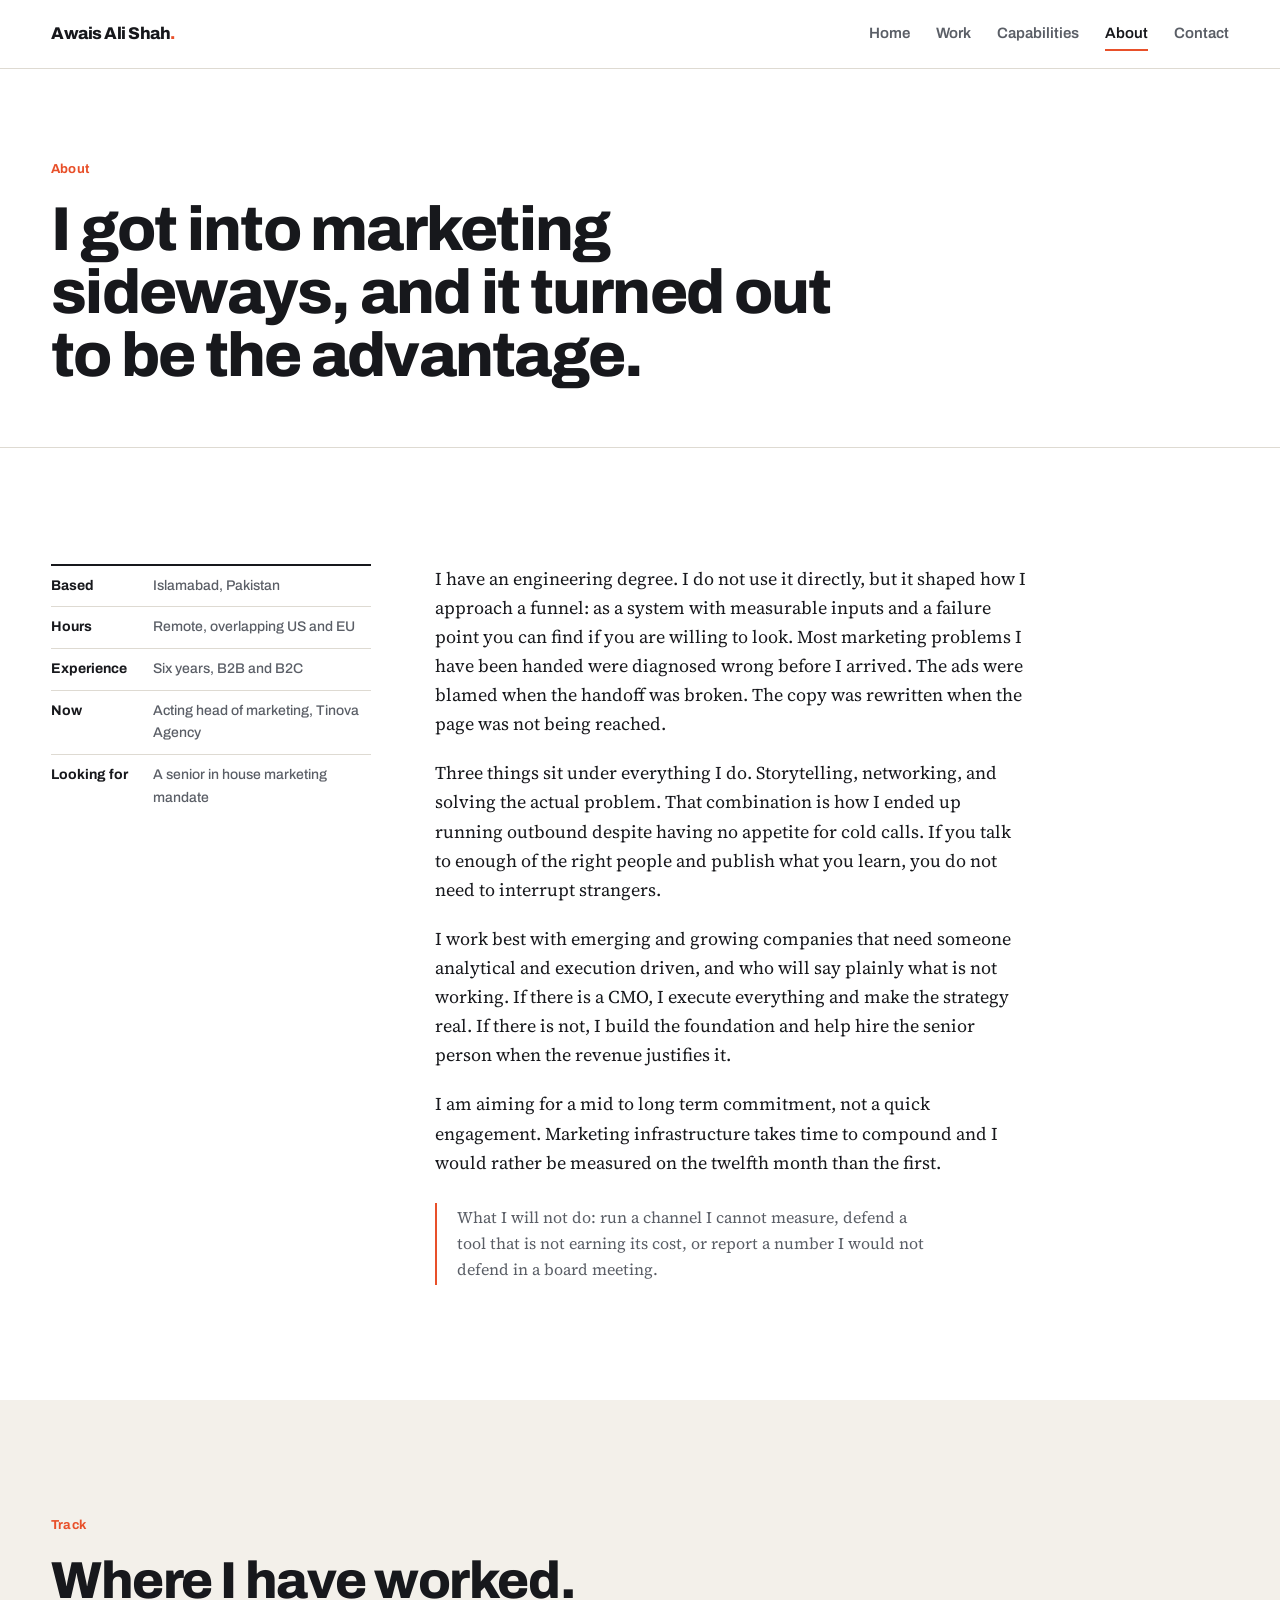
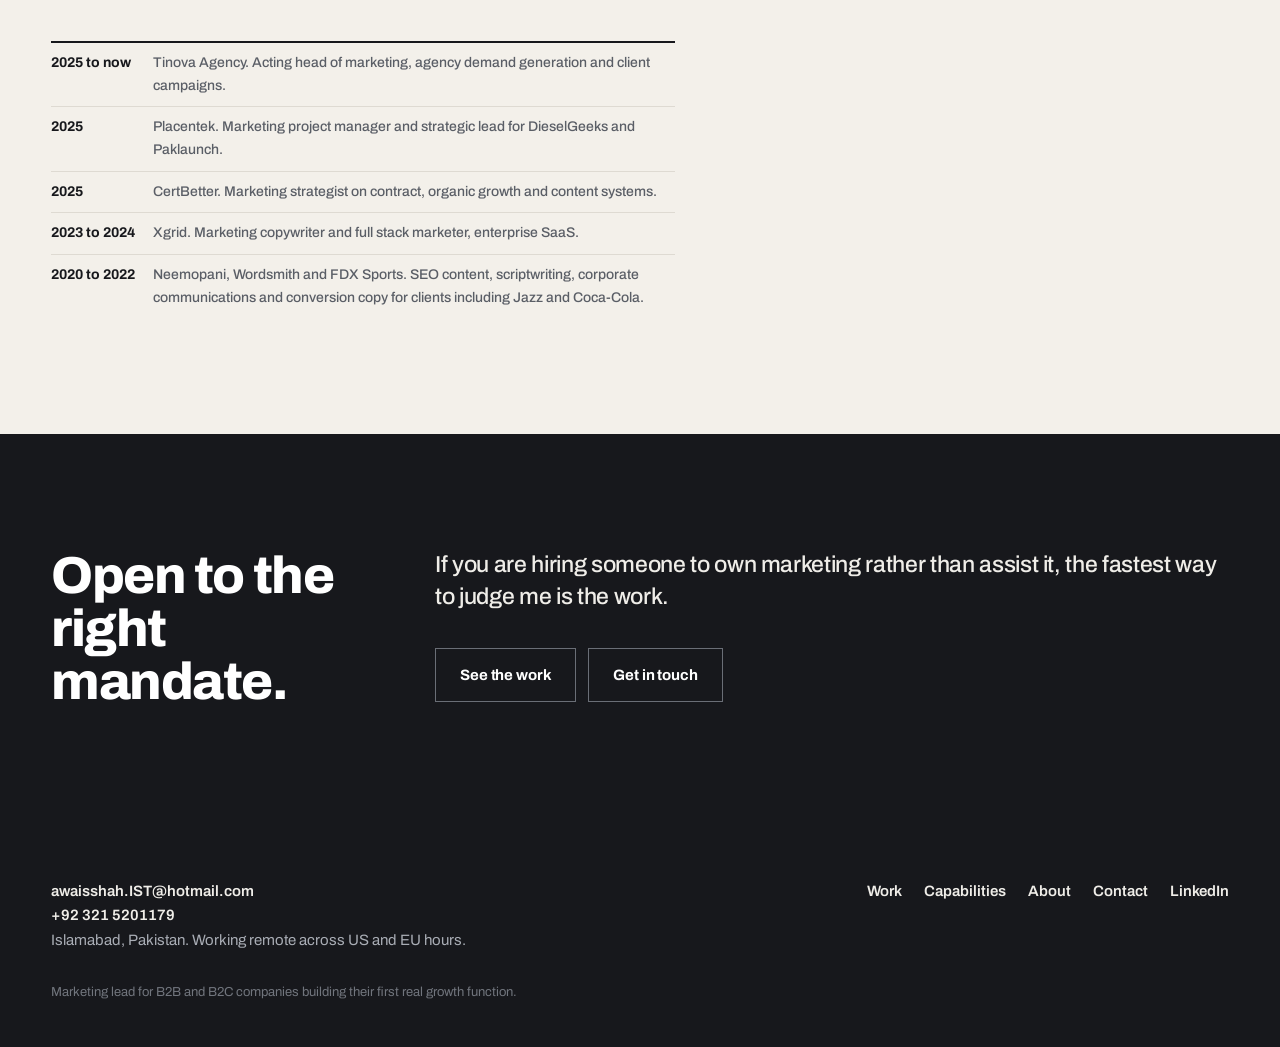
==== about.html @ 93a5b24e "Add portfolio site and deploy it to GitHub Pages The static site: five HTML pages, one stylesheet, t" ====
<!doctype html>
<html lang="en">
<head>
<meta charset="utf-8">
<meta name="viewport" content="width=device-width, initial-scale=1">
<title>About, Awais Ali Shah</title>
<meta name="description" content="Six years of B2B and B2C marketing. Engineering background, execution focus, and a preference for finding the real failure point.">
<meta property="og:title" content="About, Awais Ali Shah">
<meta property="og:description" content="Six years of B2B and B2C marketing. Engineering background, execution focus, and a preference for finding the real failure point.">
<meta property="og:type" content="website">
<link rel="preconnect" href="https://fonts.googleapis.com">
<link rel="preconnect" href="https://fonts.gstatic.com" crossorigin>
<link href="https://fonts.googleapis.com/css2?family=Archivo:wght@400;500;600;700;800&family=Source+Serif+4:opsz,wght@8..60,400;8..60,600&display=swap" rel="stylesheet">
<link rel="icon" href="assets/favicon.svg" type="image/svg+xml">
<link rel="stylesheet" href="assets/css/site.css">
</head>
<body>
<header class="nav">
  <div class="nav-in">
    <a class="brand" href="index.html">Awais Ali Shah<span>.</span></a>
    <nav class="nav-links" aria-label="Main">
      <a href="index.html">Home</a>
      <a href="work.html">Work</a>
      <a href="capabilities.html">Capabilities</a>
      <a href="about.html" aria-current="page">About</a>
      <a href="contact.html">Contact</a>
    </nav>
  </div>
</header>
<main>

<section class="hero shell">
  <p class="eyebrow">About</p>
  <h1>I got into marketing sideways, and it turned out to be the advantage.</h1>
</section>

<section class="sec">
  <div class="shell">
    <div class="two-side">
      <div>
        <ul class="study-meta" style="margin-top:0">
          <li style="border-top:2px solid var(--ink)"><b>Based</b><span>Islamabad, Pakistan</span></li>
          <li><b>Hours</b><span>Remote, overlapping US and EU</span></li>
          <li><b>Experience</b><span>Six years, B2B and B2C</span></li>
          <li><b>Now</b><span>Acting head of marketing, Tinova Agency</span></li>
          <li><b>Looking for</b><span>A senior in house marketing mandate</span></li>
        </ul>
      </div>
      <div class="prose">
        <p>I have an engineering degree. I do not use it directly, but it shaped how I approach a funnel: as a system with measurable inputs and a failure point you can find if you are willing to look. Most marketing problems I have been handed were diagnosed wrong before I arrived. The ads were blamed when the handoff was broken. The copy was rewritten when the page was not being reached.</p>

        <p>Three things sit under everything I do. Storytelling, networking, and solving the actual problem. That combination is how I ended up running outbound despite having no appetite for cold calls. If you talk to enough of the right people and publish what you learn, you do not need to interrupt strangers.</p>

        <p>I work best with emerging and growing companies that need someone analytical and execution driven, and who will say plainly what is not working. If there is a CMO, I execute everything and make the strategy real. If there is not, I build the foundation and help hire the senior person when the revenue justifies it.</p>

        <p>I am aiming for a mid to long term commitment, not a quick engagement. Marketing infrastructure takes time to compound and I would rather be measured on the twelfth month than the first.</p>

        <p class="note">What I will not do: run a channel I cannot measure, defend a tool that is not earning its cost, or report a number I would not defend in a board meeting.</p>
      </div>
    </div>
  </div>
</section>

<section class="sec sec-sand">
  <div class="shell">
    <p class="eyebrow">Track</p>
    <h2>Where I have worked.</h2>
    <ul class="study-meta" style="margin-top:34px;max-width:78ch">
      <li style="border-top:2px solid var(--ink)"><b>2025 to now</b><span>Tinova Agency. Acting head of marketing, agency demand generation and client campaigns.</span></li>
      <li><b>2025</b><span>Placentek. Marketing project manager and strategic lead for DieselGeeks and Paklaunch.</span></li>
      <li><b>2025</b><span>CertBetter. Marketing strategist on contract, organic growth and content systems.</span></li>
      <li><b>2023 to 2024</b><span>Xgrid. Marketing copywriter and full stack marketer, enterprise SaaS.</span></li>
      <li><b>2020 to 2022</b><span>Neemopani, Wordsmith and FDX Sports. SEO content, scriptwriting, corporate communications and conversion copy for clients including Jazz and Coca-Cola.</span></li>
    </ul>
  </div>
</section>

<section class="sec sec-ink">
  <div class="shell">
    <div class="two-side">
      <div><h2>Open to the right mandate.</h2></div>
      <div>
        <p class="lede">If you are hiring someone to own marketing rather than assist it, the fastest way to judge me is the work.</p>
        <div class="btn-row">
          <a class="btn btn-ghost" href="work.html">See the work</a>
          <a class="btn btn-ghost" href="contact.html">Get in touch</a>
        </div>
      </div>
    </div>
  </div>
</section>
</main>
<footer class="foot">
  <div class="shell">
    <div class="foot-in">
      <div>
        <a href="mailto:awaisshah.IST@hotmail.com">awaisshah.IST@hotmail.com</a><br>
        <a href="tel:+923215201179">+92 321 5201179</a><br>
        <span style="font-family:Archivo,sans-serif;font-size:15px">Islamabad, Pakistan. Working remote across US and EU hours.</span>
      </div>
      <nav class="foot-nav" aria-label="Footer">
        <a href="work.html">Work</a>
        <a href="capabilities.html">Capabilities</a>
        <a href="about.html">About</a>
        <a href="contact.html">Contact</a>
        <a href="https://www.linkedin.com/in/awaisalishah" rel="noopener">LinkedIn</a>
      </nav>
    </div>
    <p class="foot-note">Marketing lead for B2B and B2C companies building their first real growth function.</p>
  </div>
</footer>
<script src="assets/js/site.js"></script>
</body>
</html>
---- assets/css/site.css ----
/* Awais Ali Shah — portfolio
   Type: Archivo (structure) + Source Serif 4 (prose)
   Palette: charcoal ink, paper white, sand, one vermilion accent */

:root{
  --ink:#17181C;
  --ink-2:#5A5E66;
  --ink-3:#8B8F97;
  --paper:#FFFFFF;
  --sand:#F3F0EA;
  --accent:#E8502A;
  --accent-deep:#C33D19;
  --rule:#DEDAD2;
  --rule-dark:#33353B;
  --shell:min(1180px, 92vw);
  --step:clamp(72px, 9vw, 132px);
}

*,*::before,*::after{box-sizing:border-box}
html{-webkit-text-size-adjust:100%}
body{
  margin:0;
  background:var(--paper);
  color:var(--ink);
  font-family:"Source Serif 4",Georgia,serif;
  font-size:18px;
  line-height:1.62;
  font-optical-sizing:auto;
}
img{max-width:100%;display:block}
a{color:inherit}

h1,h2,h3,h4,.sans,.nav,.record,.btn,.eyebrow,.stat,.tag,.lede{
  font-family:"Archivo","Helvetica Neue",Arial,sans-serif;
}

h1,h2,h3{margin:0;letter-spacing:-0.028em;font-weight:800;line-height:1.02}
h1{font-size:clamp(38px,5vw,62px)}
h2{font-size:clamp(30px,4.2vw,52px)}
h3{font-size:clamp(21px,2.2vw,27px);line-height:1.16;letter-spacing:-0.02em}
h4{font-size:17px;font-weight:700;letter-spacing:-0.01em;margin:0}
p{margin:0 0 1.1em}
p:last-child{margin-bottom:0}

.shell{width:var(--shell);margin:0 auto}
.sec{padding:var(--step) 0;border-top:1px solid var(--rule)}
.sec-first{border-top:0}
.sec-sand{background:var(--sand);border-top:0}
.sec-ink{background:var(--ink);color:#EFEDE8;border-top:0}
.sec-ink h2,.sec-ink h3{color:#fff}

.eyebrow{
  font-size:13px;font-weight:700;letter-spacing:0.01em;
  color:var(--accent);margin:0 0 18px;
}
.sec-ink .eyebrow{color:#FF8A5C}

.lede{font-size:clamp(19px,2.1vw,23px);line-height:1.42;font-weight:500;letter-spacing:-0.015em;color:var(--ink)}
.sec-ink .lede{color:#EFEDE8}
.prose{max-width:66ch}
.muted{color:var(--ink-2)}
.sec-ink .muted{color:#A9ADB5}

/* ---------- nav ---------- */
.nav{
  position:sticky;top:0;z-index:50;
  background:rgba(255,255,255,.94);
  backdrop-filter:saturate(1.4) blur(8px);
  border-bottom:1px solid var(--rule);
}
.nav-in{
  width:var(--shell);margin:0 auto;
  display:flex;align-items:center;justify-content:space-between;
  height:68px;gap:24px;
}
.brand{
  font-weight:800;font-size:17px;letter-spacing:-0.03em;
  text-decoration:none;white-space:nowrap;
}
.brand span{color:var(--accent)}
.nav-links{display:flex;gap:26px;align-items:center;flex-wrap:wrap}
.nav-links a{
  font-size:15px;font-weight:600;text-decoration:none;color:var(--ink-2);
  padding:4px 0;border-bottom:2px solid transparent;
}
.nav-links a:hover{color:var(--ink)}
.nav-links a[aria-current="page"]{color:var(--ink);border-bottom-color:var(--accent)}

/* ---------- buttons ---------- */
.btn{
  display:inline-block;font-size:15px;font-weight:700;letter-spacing:-0.01em;
  padding:14px 24px;text-decoration:none;border:1.5px solid var(--ink);
  background:var(--ink);color:#fff;
}
.btn:hover{background:var(--accent);border-color:var(--accent)}
.btn-ghost{background:transparent;color:var(--ink)}
.btn-ghost:hover{background:var(--ink);color:#fff;border-color:var(--ink)}
.sec-ink .btn-ghost{color:#fff;border-color:#6A6E76}
.btn-row{display:flex;gap:12px;flex-wrap:wrap;margin-top:34px}

/* ---------- hero ---------- */
.hero{padding:clamp(56px,7vw,92px) 0 clamp(44px,5vw,60px)}
.hero h1{max-width:20ch}
.hero .lede{margin-top:26px;max-width:58ch}
.hero-split{display:grid;grid-template-columns:minmax(0,1.35fr) minmax(0,1fr);gap:clamp(30px,5vw,70px);align-items:end}
.hero-split h1{max-width:16ch}
.hero-split .lede{margin-top:0;max-width:44ch}
.hero-split .btn-row{margin-top:26px}
@media (max-width:900px){.hero-split{grid-template-columns:minmax(0,1fr);align-items:start}.hero-split h1{max-width:none}}

/* ledger of results */
.record{border-top:2px solid var(--ink);margin-top:clamp(46px,6vw,72px)}
.record-row{
  display:grid;grid-template-columns:150px 1fr auto;gap:20px;align-items:baseline;
  padding:20px 0;border-bottom:1px solid var(--rule);
}
.record-co{font-weight:700;font-size:15px;letter-spacing:-0.01em}
.record-what{font-size:15px;color:var(--ink-2);font-weight:500}
.record-num{
  font-size:clamp(22px,2.8vw,32px);font-weight:800;letter-spacing:-0.035em;
  text-align:right;font-variant-numeric:tabular-nums;
}
.record-num em{font-style:normal;color:var(--accent)}

/* ---------- work cards ---------- */
.cases{display:grid;gap:1px;background:var(--rule);border:1px solid var(--rule);margin-top:44px}
.case{
  background:var(--paper);padding:34px 32px;display:grid;
  grid-template-columns:1fr auto;gap:20px;align-items:start;text-decoration:none;
}
.case:hover{background:#FAF8F4}
.case-role{font-size:13px;font-weight:700;color:var(--accent);margin:0 0 10px;font-family:"Archivo",sans-serif}
.case p{font-size:16px;color:var(--ink-2);max-width:60ch;margin:12px 0 0}
.case-go{font-family:"Archivo",sans-serif;font-size:14px;font-weight:700;color:var(--ink-3);white-space:nowrap;padding-top:6px;border-bottom:2px solid var(--rule)}
.case:hover .case-go{border-bottom-color:var(--accent)}
.case:hover .case-go{color:var(--accent)}

/* ---------- generic grids ---------- */
.two{display:grid;grid-template-columns:minmax(0,1fr) minmax(0,1fr);gap:clamp(28px,4vw,58px)}
.two-side{display:grid;grid-template-columns:minmax(0,320px) minmax(0,1fr);gap:clamp(28px,5vw,72px);align-items:start}
.three{display:grid;grid-template-columns:repeat(3,minmax(0,1fr));gap:clamp(22px,3vw,38px)}
.stack>*+*{margin-top:16px}

/* ---------- capability blocks ---------- */
.cap{border-top:1px solid var(--rule);padding:30px 0;display:grid;grid-template-columns:minmax(0,300px) minmax(0,1fr);gap:clamp(20px,4vw,56px)}
.cap:first-of-type{border-top:2px solid var(--ink)}
.cap-list{margin:0;padding:0;list-style:none;font-size:16px}
.cap-list li{padding:7px 0 7px 20px;position:relative;color:var(--ink-2)}
.cap-list li::before{content:"";position:absolute;left:0;top:17px;width:8px;height:1.5px;background:var(--accent)}
.cap-proof{font-size:15px;margin-top:14px;padding-top:14px;border-top:1px solid var(--rule);color:var(--ink);font-weight:600;font-family:"Archivo",sans-serif;letter-spacing:-0.01em}

/* ---------- stats strip ---------- */
.stats{display:grid;grid-template-columns:repeat(4,minmax(0,1fr));gap:1px;background:var(--rule-dark);border:1px solid var(--rule-dark);margin-top:44px}
.stat{background:var(--ink);padding:26px 22px}
.stat b{display:block;font-size:clamp(26px,3.4vw,40px);font-weight:800;letter-spacing:-0.035em;color:#fff;line-height:1}
.stat span{display:block;margin-top:10px;font-size:14px;font-weight:500;color:#A9ADB5;line-height:1.35}

/* ---------- case study sections ---------- */
.study{padding:var(--step) 0;border-top:1px solid var(--rule)}
.study-head{display:grid;grid-template-columns:minmax(0,1fr) minmax(0,1fr);gap:clamp(28px,5vw,64px);align-items:start}
.study-head h2{max-width:15ch}
.study-meta{margin:22px 0 0;padding:0;list-style:none;font-family:"Archivo",sans-serif;font-size:14px}
.study-meta li{display:flex;gap:14px;padding:9px 0;border-top:1px solid var(--rule)}
.study-meta li b{min-width:88px;font-weight:700}
.study-meta li span{color:var(--ink-2);font-weight:500}

.shots{margin-top:clamp(36px,5vw,58px);display:grid;gap:clamp(22px,3vw,34px)}
.shots-2{grid-template-columns:repeat(2,minmax(0,1fr))}
.shots-3{grid-template-columns:repeat(3,minmax(0,1fr))}
.shot figure{margin:0}
.shot img{border:1px solid var(--rule);background:var(--sand)}
.shot figcaption{font-size:14px;color:var(--ink-2);margin-top:10px;line-height:1.45}

/* ---------- before / after slider ---------- */
.ba{margin-top:clamp(32px,4vw,50px)}
.ba-frame{
  position:relative;overflow:hidden;border:1px solid var(--rule);
  aspect-ratio:16/9;background:var(--sand);touch-action:pan-y;
}
.ba-frame img{position:absolute;inset:0;width:100%;height:100%;object-fit:cover;object-position:top center}
.ba-top{clip-path:inset(0 50% 0 0)}
.ba-handle{
  position:absolute;top:0;bottom:0;width:2px;background:var(--accent);left:50%;
  transform:translateX(-1px);pointer-events:none;
}
.ba-handle::after{
  content:"";position:absolute;top:50%;left:50%;width:44px;height:44px;
  margin:-22px 0 0 -22px;border-radius:50%;background:var(--accent);
  box-shadow:0 0 0 4px rgba(255,255,255,.85);
}
.ba-tag{
  position:absolute;top:14px;font-family:"Archivo",sans-serif;font-size:12px;font-weight:700;
  background:rgba(23,24,28,.86);color:#fff;padding:5px 10px;pointer-events:none;
}
.ba-tag-l{left:14px}
.ba-tag-r{right:14px}
.ba-range{width:100%;margin-top:14px;accent-color:var(--accent)}
.ba-hint{font-size:14px;color:var(--ink-2);margin-top:8px}

/* ---------- links list ---------- */
.links{margin:34px 0 0;padding:0;list-style:none;border-top:2px solid var(--ink)}
.links li{border-bottom:1px solid var(--rule)}
.links a{
  display:grid;grid-template-columns:minmax(0,1fr) auto;gap:18px;align-items:center;
  padding:17px 0;text-decoration:none;font-family:"Archivo",sans-serif;
  font-size:16px;font-weight:600;letter-spacing:-0.01em;
}
.links a:hover{color:var(--accent)}
.links small{font-family:"Archivo",sans-serif;font-size:13px;font-weight:500;color:var(--ink-3);white-space:nowrap}

/* ---------- contact ---------- */
.contact-list{margin:0;padding:0;list-style:none;border-top:2px solid var(--ink)}
.contact-list li{display:grid;grid-template-columns:130px minmax(0,1fr);gap:18px;padding:19px 0;border-bottom:1px solid var(--rule);align-items:baseline}
.contact-list b{font-family:"Archivo",sans-serif;font-size:14px;font-weight:700}
.contact-list a{font-family:"Archivo",sans-serif;font-weight:600;font-size:17px;letter-spacing:-0.015em;text-decoration:none;border-bottom:1.5px solid var(--accent)}
.contact-list a:hover{color:var(--accent)}
.contact-list span{font-family:"Archivo",sans-serif;font-weight:600;font-size:17px;letter-spacing:-0.015em}

/* ---------- footer ---------- */
.foot{background:var(--ink);color:#A9ADB5;padding:56px 0 44px;font-size:15px}
.foot-in{display:flex;justify-content:space-between;gap:28px;flex-wrap:wrap;align-items:flex-start}
.foot a{color:#EFEDE8;text-decoration:none;font-family:"Archivo",sans-serif;font-weight:600;font-size:15px}
.foot a:hover{color:var(--accent)}
.foot-nav{display:flex;gap:22px;flex-wrap:wrap}
.foot-note{font-family:"Archivo",sans-serif;font-size:13px;color:#71757D;margin-top:30px}

/* ---------- misc ---------- */
.note{
  border-left:2px solid var(--accent);padding:2px 0 2px 20px;
  font-size:16px;color:var(--ink-2);max-width:62ch;margin-top:26px;
}
.tag{
  display:inline-block;font-size:13px;font-weight:600;color:var(--ink-2);
  border:1px solid var(--rule);padding:5px 11px;margin:0 7px 7px 0;
}
.anchor{scroll-margin-top:84px}

:focus-visible{outline:2.5px solid var(--accent);outline-offset:3px}

@media (max-width:900px){
  .two,.three,.two-side,.study-head,.cap,.shots-2,.shots-3{grid-template-columns:minmax(0,1fr)}
  .stats{grid-template-columns:repeat(2,minmax(0,1fr))}
  .record-row{grid-template-columns:minmax(0,1fr) auto;gap:4px 14px}
  .record-what{grid-column:1 / -1;order:3;font-size:14px}
  .record-num{order:2;font-size:21px}
  .record-co{font-size:14px}
  .nav-in{height:auto;padding:14px 0;flex-direction:column;align-items:flex-start;gap:12px}
  .nav-links{gap:20px}
  .case{grid-template-columns:minmax(0,1fr)}
  .case-go{padding-top:0}
  body{font-size:17px}
}

@media (prefers-reduced-motion:reduce){
  *{animation-duration:.001ms !important;transition-duration:.001ms !important}
}
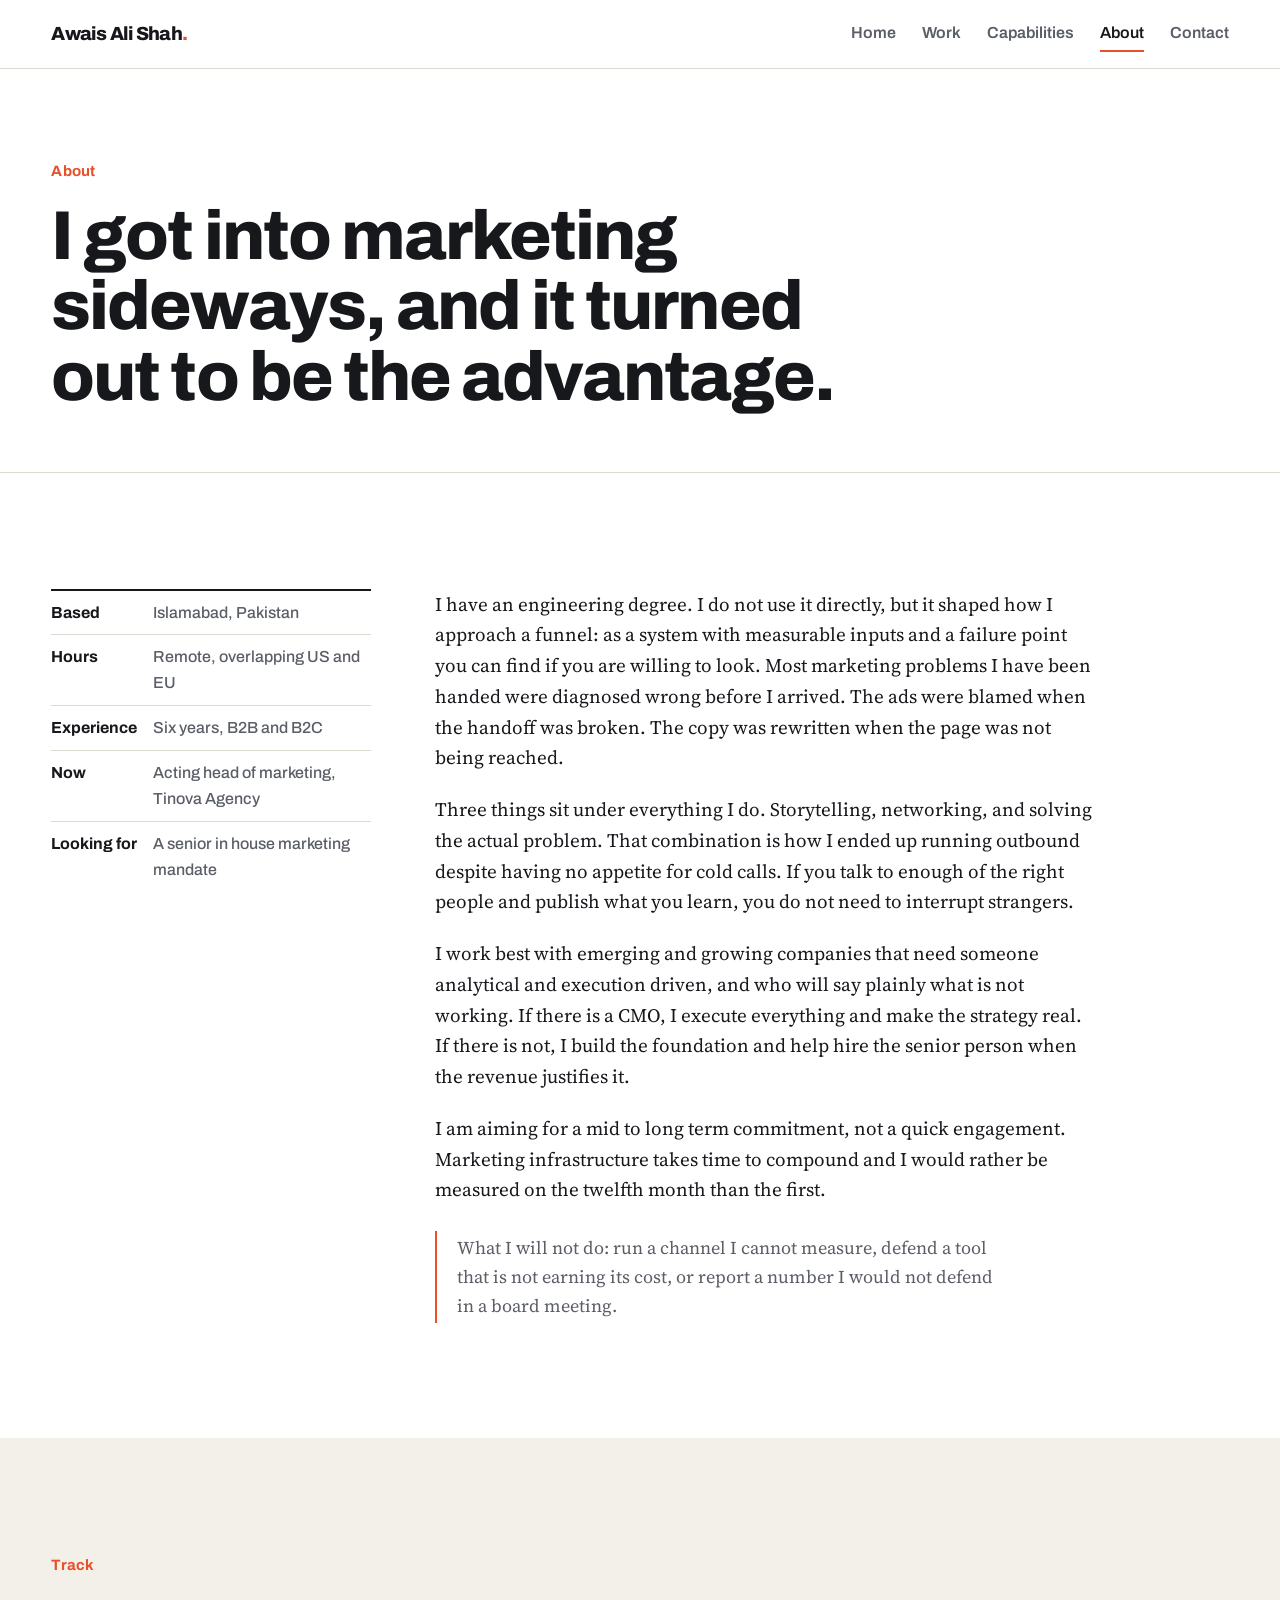
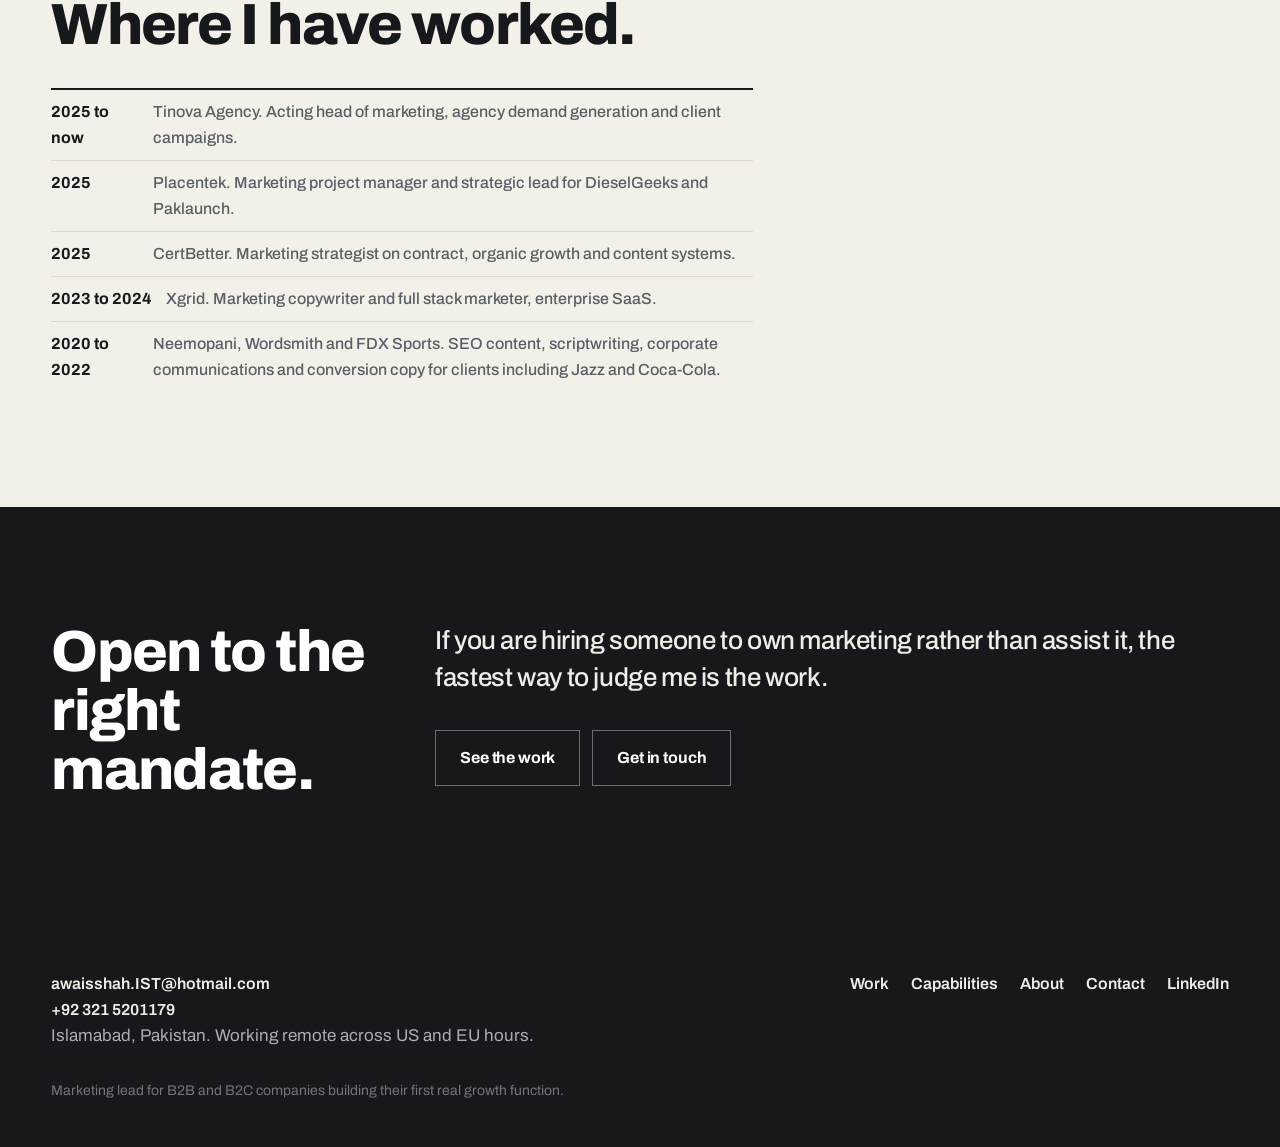
==== commit 225f21c4: "Raise the type scale, fix the LinkedIn URL, and rework the case studies Type was too small to read c" ====
--- a/about.html
+++ b/about.html
@@ -96,14 +96,14 @@
       <div>
         <a href="mailto:awaisshah.IST@hotmail.com">awaisshah.IST@hotmail.com</a><br>
         <a href="tel:+923215201179">+92 321 5201179</a><br>
-        <span style="font-family:Archivo,sans-serif;font-size:15px">Islamabad, Pakistan. Working remote across US and EU hours.</span>
+        <span style="font-family:Archivo,sans-serif;font-size:17px">Islamabad, Pakistan. Working remote across US and EU hours.</span>
       </div>
       <nav class="foot-nav" aria-label="Footer">
         <a href="work.html">Work</a>
         <a href="capabilities.html">Capabilities</a>
         <a href="about.html">About</a>
         <a href="contact.html">Contact</a>
-        <a href="https://www.linkedin.com/in/awaisalishah" rel="noopener">LinkedIn</a>
+        <a href="https://www.linkedin.com/in/awais-shah-6b01a9170/" rel="noopener">LinkedIn</a>
       </nav>
     </div>
     <p class="foot-note">Marketing lead for B2B and B2C companies building their first real growth function.</p>
--- a/assets/css/site.css
+++ b/assets/css/site.css
@@ -5,7 +5,7 @@
 :root{
   --ink:#17181C;
   --ink-2:#5A5E66;
-  --ink-3:#8B8F97;
+  --ink-3:#6E727A;
   --paper:#FFFFFF;
   --sand:#F3F0EA;
   --accent:#E8502A;
@@ -23,7 +23,7 @@
   background:var(--paper);
   color:var(--ink);
   font-family:"Source Serif 4",Georgia,serif;
-  font-size:18px;
+  font-size:19px;
   line-height:1.62;
   font-optical-sizing:auto;
 }
@@ -35,10 +35,10 @@
 }
 
 h1,h2,h3{margin:0;letter-spacing:-0.028em;font-weight:800;line-height:1.02}
-h1{font-size:clamp(38px,5vw,62px)}
-h2{font-size:clamp(30px,4.2vw,52px)}
-h3{font-size:clamp(21px,2.2vw,27px);line-height:1.16;letter-spacing:-0.02em}
-h4{font-size:17px;font-weight:700;letter-spacing:-0.01em;margin:0}
+h1{font-size:clamp(44px,5.4vw,70px)}
+h2{font-size:clamp(34px,4.6vw,58px)}
+h3{font-size:clamp(24px,2.5vw,31px);line-height:1.16;letter-spacing:-0.02em}
+h4{font-size:20px;font-weight:700;letter-spacing:-0.01em;margin:0}
 p{margin:0 0 1.1em}
 p:last-child{margin-bottom:0}
 
@@ -50,12 +50,12 @@
 .sec-ink h2,.sec-ink h3{color:#fff}
 
 .eyebrow{
-  font-size:13px;font-weight:700;letter-spacing:0.01em;
+  font-size:15px;font-weight:700;letter-spacing:0.02em;
   color:var(--accent);margin:0 0 18px;
 }
 .sec-ink .eyebrow{color:#FF8A5C}
 
-.lede{font-size:clamp(19px,2.1vw,23px);line-height:1.42;font-weight:500;letter-spacing:-0.015em;color:var(--ink)}
+.lede{font-size:clamp(21px,2.3vw,26px);line-height:1.42;font-weight:500;letter-spacing:-0.015em;color:var(--ink)}
 .sec-ink .lede{color:#EFEDE8}
 .prose{max-width:66ch}
 .muted{color:var(--ink-2)}
@@ -74,13 +74,13 @@
   height:68px;gap:24px;
 }
 .brand{
-  font-weight:800;font-size:17px;letter-spacing:-0.03em;
+  font-weight:800;font-size:19px;letter-spacing:-0.03em;
   text-decoration:none;white-space:nowrap;
 }
 .brand span{color:var(--accent)}
 .nav-links{display:flex;gap:26px;align-items:center;flex-wrap:wrap}
 .nav-links a{
-  font-size:15px;font-weight:600;text-decoration:none;color:var(--ink-2);
+  font-size:16px;font-weight:600;text-decoration:none;color:var(--ink-2);
   padding:4px 0;border-bottom:2px solid transparent;
 }
 .nav-links a:hover{color:var(--ink)}
@@ -88,7 +88,7 @@
 
 /* ---------- buttons ---------- */
 .btn{
-  display:inline-block;font-size:15px;font-weight:700;letter-spacing:-0.01em;
+  display:inline-block;font-size:16px;font-weight:700;letter-spacing:-0.01em;
   padding:14px 24px;text-decoration:none;border:1.5px solid var(--ink);
   background:var(--ink);color:#fff;
 }
@@ -114,10 +114,10 @@
   display:grid;grid-template-columns:150px 1fr auto;gap:20px;align-items:baseline;
   padding:20px 0;border-bottom:1px solid var(--rule);
 }
-.record-co{font-weight:700;font-size:15px;letter-spacing:-0.01em}
-.record-what{font-size:15px;color:var(--ink-2);font-weight:500}
+.record-co{font-weight:700;font-size:17px;letter-spacing:-0.01em}
+.record-what{font-size:17px;color:var(--ink-2);font-weight:500}
 .record-num{
-  font-size:clamp(22px,2.8vw,32px);font-weight:800;letter-spacing:-0.035em;
+  font-size:clamp(24px,3vw,35px);font-weight:800;letter-spacing:-0.035em;
   text-align:right;font-variant-numeric:tabular-nums;
 }
 .record-num em{font-style:normal;color:var(--accent)}
@@ -129,9 +129,9 @@
   grid-template-columns:1fr auto;gap:20px;align-items:start;text-decoration:none;
 }
 .case:hover{background:#FAF8F4}
-.case-role{font-size:13px;font-weight:700;color:var(--accent);margin:0 0 10px;font-family:"Archivo",sans-serif}
-.case p{font-size:16px;color:var(--ink-2);max-width:60ch;margin:12px 0 0}
-.case-go{font-family:"Archivo",sans-serif;font-size:14px;font-weight:700;color:var(--ink-3);white-space:nowrap;padding-top:6px;border-bottom:2px solid var(--rule)}
+.case-role{font-size:15px;font-weight:700;color:var(--accent);margin:0 0 10px;font-family:"Archivo",sans-serif}
+.case p{font-size:18px;color:var(--ink-2);max-width:60ch;margin:12px 0 0}
+.case-go{font-family:"Archivo",sans-serif;font-size:15px;font-weight:700;color:var(--ink-3);white-space:nowrap;padding-top:6px;border-bottom:2px solid var(--rule)}
 .case:hover .case-go{border-bottom-color:var(--accent)}
 .case:hover .case-go{color:var(--accent)}
 
@@ -144,22 +144,22 @@
 /* ---------- capability blocks ---------- */
 .cap{border-top:1px solid var(--rule);padding:30px 0;display:grid;grid-template-columns:minmax(0,300px) minmax(0,1fr);gap:clamp(20px,4vw,56px)}
 .cap:first-of-type{border-top:2px solid var(--ink)}
-.cap-list{margin:0;padding:0;list-style:none;font-size:16px}
+.cap-list{margin:0;padding:0;list-style:none;font-size:18px}
 .cap-list li{padding:7px 0 7px 20px;position:relative;color:var(--ink-2)}
 .cap-list li::before{content:"";position:absolute;left:0;top:17px;width:8px;height:1.5px;background:var(--accent)}
-.cap-proof{font-size:15px;margin-top:14px;padding-top:14px;border-top:1px solid var(--rule);color:var(--ink);font-weight:600;font-family:"Archivo",sans-serif;letter-spacing:-0.01em}
+.cap-proof{font-size:17px;margin-top:14px;padding-top:14px;border-top:1px solid var(--rule);color:var(--ink);font-weight:600;font-family:"Archivo",sans-serif;letter-spacing:-0.01em}
 
 /* ---------- stats strip ---------- */
 .stats{display:grid;grid-template-columns:repeat(4,minmax(0,1fr));gap:1px;background:var(--rule-dark);border:1px solid var(--rule-dark);margin-top:44px}
 .stat{background:var(--ink);padding:26px 22px}
-.stat b{display:block;font-size:clamp(26px,3.4vw,40px);font-weight:800;letter-spacing:-0.035em;color:#fff;line-height:1}
-.stat span{display:block;margin-top:10px;font-size:14px;font-weight:500;color:#A9ADB5;line-height:1.35}
+.stat b{display:block;font-size:clamp(30px,3.7vw,44px);font-weight:800;letter-spacing:-0.035em;color:#fff;line-height:1}
+.stat span{display:block;margin-top:10px;font-size:16px;font-weight:500;color:#A9ADB5;line-height:1.35}
 
 /* ---------- case study sections ---------- */
 .study{padding:var(--step) 0;border-top:1px solid var(--rule)}
 .study-head{display:grid;grid-template-columns:minmax(0,1fr) minmax(0,1fr);gap:clamp(28px,5vw,64px);align-items:start}
 .study-head h2{max-width:15ch}
-.study-meta{margin:22px 0 0;padding:0;list-style:none;font-family:"Archivo",sans-serif;font-size:14px}
+.study-meta{margin:22px 0 0;padding:0;list-style:none;font-family:"Archivo",sans-serif;font-size:16px}
 .study-meta li{display:flex;gap:14px;padding:9px 0;border-top:1px solid var(--rule)}
 .study-meta li b{min-width:88px;font-weight:700}
 .study-meta li span{color:var(--ink-2);font-weight:500}
@@ -169,7 +169,9 @@
 .shots-3{grid-template-columns:repeat(3,minmax(0,1fr))}
 .shot figure{margin:0}
 .shot img{border:1px solid var(--rule);background:var(--sand)}
-.shot figcaption{font-size:14px;color:var(--ink-2);margin-top:10px;line-height:1.45}
+.shot figcaption{font-size:16px;color:var(--ink-2);margin-top:10px;line-height:1.45}
+.shot figcaption a{color:var(--ink);font-weight:600;text-decoration:none;border-bottom:1.5px solid var(--accent);white-space:nowrap}
+.shot figcaption a:hover{color:var(--accent)}
 
 /* ---------- before / after slider ---------- */
 .ba{margin-top:clamp(32px,4vw,50px)}
@@ -189,13 +191,13 @@
   box-shadow:0 0 0 4px rgba(255,255,255,.85);
 }
 .ba-tag{
-  position:absolute;top:14px;font-family:"Archivo",sans-serif;font-size:12px;font-weight:700;
+  position:absolute;top:14px;font-family:"Archivo",sans-serif;font-size:13px;font-weight:700;
   background:rgba(23,24,28,.86);color:#fff;padding:5px 10px;pointer-events:none;
 }
 .ba-tag-l{left:14px}
 .ba-tag-r{right:14px}
 .ba-range{width:100%;margin-top:14px;accent-color:var(--accent)}
-.ba-hint{font-size:14px;color:var(--ink-2);margin-top:8px}
+.ba-hint{font-size:16px;color:var(--ink-2);margin-top:8px}
 
 /* ---------- links list ---------- */
 .links{margin:34px 0 0;padding:0;list-style:none;border-top:2px solid var(--ink)}
@@ -203,34 +205,34 @@
 .links a{
   display:grid;grid-template-columns:minmax(0,1fr) auto;gap:18px;align-items:center;
   padding:17px 0;text-decoration:none;font-family:"Archivo",sans-serif;
-  font-size:16px;font-weight:600;letter-spacing:-0.01em;
+  font-size:18px;font-weight:600;letter-spacing:-0.01em;
 }
 .links a:hover{color:var(--accent)}
-.links small{font-family:"Archivo",sans-serif;font-size:13px;font-weight:500;color:var(--ink-3);white-space:nowrap}
+.links small{font-family:"Archivo",sans-serif;font-size:14px;font-weight:500;color:var(--ink-3);white-space:nowrap}
 
 /* ---------- contact ---------- */
 .contact-list{margin:0;padding:0;list-style:none;border-top:2px solid var(--ink)}
 .contact-list li{display:grid;grid-template-columns:130px minmax(0,1fr);gap:18px;padding:19px 0;border-bottom:1px solid var(--rule);align-items:baseline}
-.contact-list b{font-family:"Archivo",sans-serif;font-size:14px;font-weight:700}
-.contact-list a{font-family:"Archivo",sans-serif;font-weight:600;font-size:17px;letter-spacing:-0.015em;text-decoration:none;border-bottom:1.5px solid var(--accent)}
+.contact-list b{font-family:"Archivo",sans-serif;font-size:16px;font-weight:700}
+.contact-list a{font-family:"Archivo",sans-serif;font-weight:600;font-size:19px;letter-spacing:-0.015em;text-decoration:none;border-bottom:1.5px solid var(--accent)}
 .contact-list a:hover{color:var(--accent)}
-.contact-list span{font-family:"Archivo",sans-serif;font-weight:600;font-size:17px;letter-spacing:-0.015em}
+.contact-list span{font-family:"Archivo",sans-serif;font-weight:600;font-size:19px;letter-spacing:-0.015em}
 
 /* ---------- footer ---------- */
-.foot{background:var(--ink);color:#A9ADB5;padding:56px 0 44px;font-size:15px}
+.foot{background:var(--ink);color:#A9ADB5;padding:56px 0 44px;font-size:16px}
 .foot-in{display:flex;justify-content:space-between;gap:28px;flex-wrap:wrap;align-items:flex-start}
-.foot a{color:#EFEDE8;text-decoration:none;font-family:"Archivo",sans-serif;font-weight:600;font-size:15px}
+.foot a{color:#EFEDE8;text-decoration:none;font-family:"Archivo",sans-serif;font-weight:600;font-size:16px}
 .foot a:hover{color:var(--accent)}
 .foot-nav{display:flex;gap:22px;flex-wrap:wrap}
-.foot-note{font-family:"Archivo",sans-serif;font-size:13px;color:#71757D;margin-top:30px}
+.foot-note{font-family:"Archivo",sans-serif;font-size:14px;color:#71757D;margin-top:30px}
 
 /* ---------- misc ---------- */
 .note{
   border-left:2px solid var(--accent);padding:2px 0 2px 20px;
-  font-size:16px;color:var(--ink-2);max-width:62ch;margin-top:26px;
+  font-size:18px;color:var(--ink-2);max-width:62ch;margin-top:26px;
 }
 .tag{
-  display:inline-block;font-size:13px;font-weight:600;color:var(--ink-2);
+  display:inline-block;font-size:15px;font-weight:600;color:var(--ink-2);
   border:1px solid var(--rule);padding:5px 11px;margin:0 7px 7px 0;
 }
 .anchor{scroll-margin-top:84px}
@@ -241,14 +243,14 @@
   .two,.three,.two-side,.study-head,.cap,.shots-2,.shots-3{grid-template-columns:minmax(0,1fr)}
   .stats{grid-template-columns:repeat(2,minmax(0,1fr))}
   .record-row{grid-template-columns:minmax(0,1fr) auto;gap:4px 14px}
-  .record-what{grid-column:1 / -1;order:3;font-size:14px}
-  .record-num{order:2;font-size:21px}
-  .record-co{font-size:14px}
+  .record-what{grid-column:1 / -1;order:3;font-size:16px}
+  .record-num{order:2;font-size:24px}
+  .record-co{font-size:16px}
   .nav-in{height:auto;padding:14px 0;flex-direction:column;align-items:flex-start;gap:12px}
   .nav-links{gap:20px}
   .case{grid-template-columns:minmax(0,1fr)}
   .case-go{padding-top:0}
-  body{font-size:17px}
+  body{font-size:18px}
 }
 
 @media (prefers-reduced-motion:reduce){
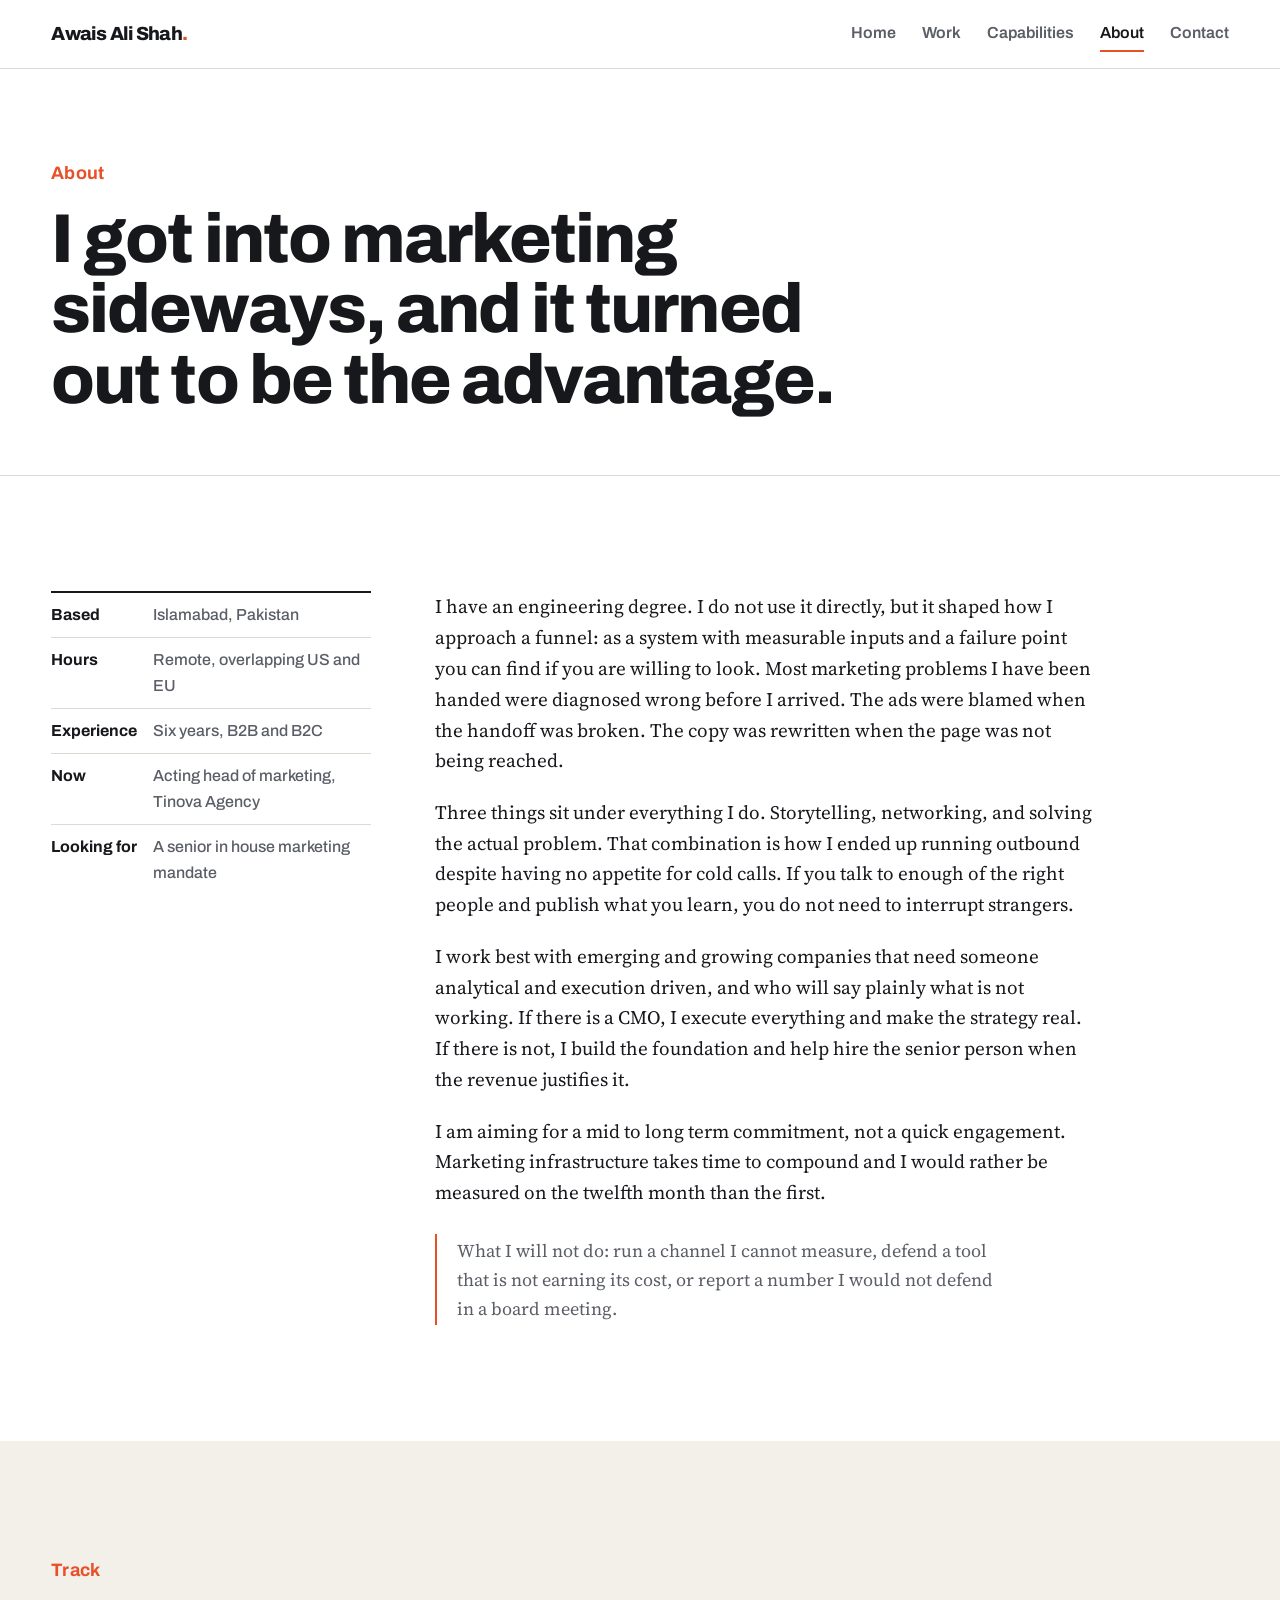
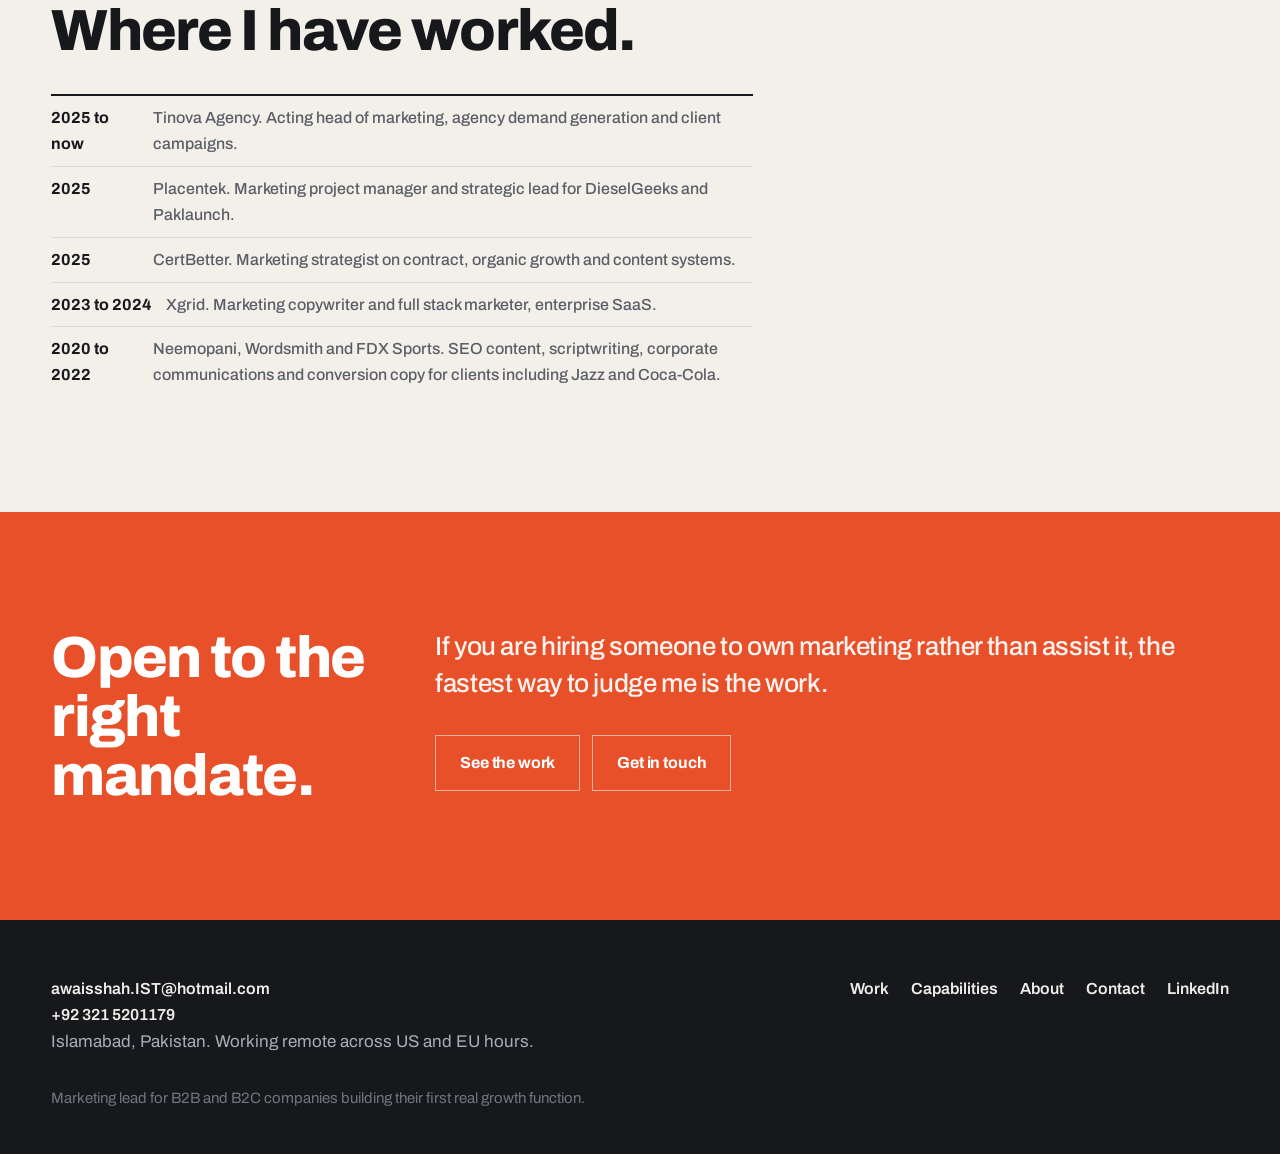
==== commit 09b500be: "Add a share card, home page proof, work page rhythm and an accent closer Five changes, all additive." ====
--- a/about.html
+++ b/about.html
@@ -8,6 +8,11 @@
 <meta property="og:title" content="About, Awais Ali Shah">
 <meta property="og:description" content="Six years of B2B and B2C marketing. Engineering background, execution focus, and a preference for finding the real failure point.">
 <meta property="og:type" content="website">
+<meta property="og:image" content="https://awaisshahist110-lab.github.io/Awais-Ali-Shah-Marketing-Portfolio/assets/img/og-card.jpg">
+<meta property="og:image:width" content="1200">
+<meta property="og:image:height" content="630">
+<meta name="twitter:card" content="summary_large_image">
+<meta name="twitter:image" content="https://awaisshahist110-lab.github.io/Awais-Ali-Shah-Marketing-Portfolio/assets/img/og-card.jpg">
 <link rel="preconnect" href="https://fonts.googleapis.com">
 <link rel="preconnect" href="https://fonts.gstatic.com" crossorigin>
 <link href="https://fonts.googleapis.com/css2?family=Archivo:wght@400;500;600;700;800&family=Source+Serif+4:opsz,wght@8..60,400;8..60,600&display=swap" rel="stylesheet">
@@ -75,7 +80,7 @@
   </div>
 </section>
 
-<section class="sec sec-ink">
+<section class="sec sec-accent">
   <div class="shell">
     <div class="two-side">
       <div><h2>Open to the right mandate.</h2></div>
--- a/assets/css/site.css
+++ b/assets/css/site.css
@@ -50,8 +50,8 @@
 .sec-ink h2,.sec-ink h3{color:#fff}
 
 .eyebrow{
-  font-size:15px;font-weight:700;letter-spacing:0.02em;
-  color:var(--accent);margin:0 0 18px;
+  font-size:18px;font-weight:700;letter-spacing:0.01em;
+  color:var(--accent);margin:0 0 16px;
 }
 .sec-ink .eyebrow{color:#FF8A5C}
 
@@ -96,6 +96,19 @@
 .btn-ghost{background:transparent;color:var(--ink)}
 .btn-ghost:hover{background:var(--ink);color:#fff;border-color:var(--ink)}
 .sec-ink .btn-ghost{color:#fff;border-color:#6A6E76}
+
+/* ---------- accent closer ----------
+   One full colour moment per page, on the closing call to action. */
+.sec-accent{background:var(--accent);color:#FFF4F0;border-top:0}
+.sec-accent h2,.sec-accent h3{color:#fff}
+.sec-accent .eyebrow{color:#FFD9CC}
+.sec-accent .lede{color:#FFF4F0}
+.sec-accent .muted{color:#FFD9CC}
+.sec-accent .btn-ghost{color:#fff;border-color:rgba(255,255,255,.55)}
+.sec-accent .btn-ghost:hover{background:#fff;color:var(--accent);border-color:#fff}
+.sec-accent .stats{background:var(--accent-deep);border-color:var(--accent-deep)}
+.sec-accent .stat{background:var(--accent-deep)}
+.sec-accent .stat span{color:#FFD4C6}
 .btn-row{display:flex;gap:12px;flex-wrap:wrap;margin-top:34px}
 
 /* ---------- hero ---------- */
@@ -129,9 +142,9 @@
   grid-template-columns:1fr auto;gap:20px;align-items:start;text-decoration:none;
 }
 .case:hover{background:#FAF8F4}
-.case-role{font-size:15px;font-weight:700;color:var(--accent);margin:0 0 10px;font-family:"Archivo",sans-serif}
+.case-role{font-size:17px;font-weight:700;color:var(--accent);margin:0 0 10px;font-family:"Archivo",sans-serif}
 .case p{font-size:18px;color:var(--ink-2);max-width:60ch;margin:12px 0 0}
-.case-go{font-family:"Archivo",sans-serif;font-size:15px;font-weight:700;color:var(--ink-3);white-space:nowrap;padding-top:6px;border-bottom:2px solid var(--rule)}
+.case-go{font-family:"Archivo",sans-serif;font-size:16px;font-weight:700;color:var(--ink-3);white-space:nowrap;padding-top:6px;border-bottom:2px solid var(--rule);display:inline-flex;align-items:center;gap:9px}
 .case:hover .case-go{border-bottom-color:var(--accent)}
 .case:hover .case-go{color:var(--accent)}
 
@@ -157,6 +170,7 @@
 
 /* ---------- case study sections ---------- */
 .study{padding:var(--step) 0;border-top:1px solid var(--rule)}
+.study-alt{background:var(--sand)}
 .study-head{display:grid;grid-template-columns:minmax(0,1fr) minmax(0,1fr);gap:clamp(28px,5vw,64px);align-items:start}
 .study-head h2{max-width:15ch}
 .study-meta{margin:22px 0 0;padding:0;list-style:none;font-family:"Archivo",sans-serif;font-size:16px}
@@ -168,8 +182,11 @@
 .shots-2{grid-template-columns:repeat(2,minmax(0,1fr))}
 .shots-3{grid-template-columns:repeat(3,minmax(0,1fr))}
 .shot figure{margin:0}
-.shot img{border:1px solid var(--rule);background:var(--sand)}
+.shot img{border:1px solid var(--rule);background:var(--sand);padding:10px}
 .shot figcaption{font-size:16px;color:var(--ink-2);margin-top:10px;line-height:1.45}
+/* Even row: sources have different proportions, so crop them to one shape
+   and the captions line up instead of stepping down the row. */
+.shots-even .shot img{aspect-ratio:16/10;object-fit:cover;width:100%}
 .shot figcaption a{color:var(--ink);font-weight:600;text-decoration:none;border-bottom:1.5px solid var(--accent);white-space:nowrap}
 .shot figcaption a:hover{color:var(--accent)}
 
@@ -191,7 +208,7 @@
   box-shadow:0 0 0 4px rgba(255,255,255,.85);
 }
 .ba-tag{
-  position:absolute;top:14px;font-family:"Archivo",sans-serif;font-size:13px;font-weight:700;
+  position:absolute;top:14px;font-family:"Archivo",sans-serif;font-size:14px;font-weight:700;
   background:rgba(23,24,28,.86);color:#fff;padding:5px 10px;pointer-events:none;
 }
 .ba-tag-l{left:14px}
@@ -208,14 +225,17 @@
   font-size:18px;font-weight:600;letter-spacing:-0.01em;
 }
 .links a:hover{color:var(--accent)}
-.links small{font-family:"Archivo",sans-serif;font-size:14px;font-weight:500;color:var(--ink-3);white-space:nowrap}
+.links small{font-family:"Archivo",sans-serif;font-size:15px;font-weight:500;color:var(--ink-3);white-space:nowrap}
 
 /* ---------- contact ---------- */
 .contact-list{margin:0;padding:0;list-style:none;border-top:2px solid var(--ink)}
 .contact-list li{display:grid;grid-template-columns:130px minmax(0,1fr);gap:18px;padding:19px 0;border-bottom:1px solid var(--rule);align-items:baseline}
-.contact-list b{font-family:"Archivo",sans-serif;font-size:16px;font-weight:700}
+.contact-list b{font-family:"Archivo",sans-serif;font-size:16px;font-weight:700;display:flex;align-items:center;gap:11px}
 .contact-list a{font-family:"Archivo",sans-serif;font-weight:600;font-size:19px;letter-spacing:-0.015em;text-decoration:none;border-bottom:1.5px solid var(--accent)}
 .contact-list a:hover{color:var(--accent)}
+/* The LinkedIn handle is one long unbreakable token; let it break rather
+   than push the page wider than the screen. */
+.contact-list a,.contact-list span{overflow-wrap:anywhere}
 .contact-list span{font-family:"Archivo",sans-serif;font-weight:600;font-size:19px;letter-spacing:-0.015em}
 
 /* ---------- footer ---------- */
@@ -224,7 +244,34 @@
 .foot a{color:#EFEDE8;text-decoration:none;font-family:"Archivo",sans-serif;font-weight:600;font-size:16px}
 .foot a:hover{color:var(--accent)}
 .foot-nav{display:flex;gap:22px;flex-wrap:wrap}
-.foot-note{font-family:"Archivo",sans-serif;font-size:14px;color:#71757D;margin-top:30px}
+.foot-note{font-family:"Archivo",sans-serif;font-size:15px;color:#71757D;margin-top:30px}
+
+/* ---------- fit band ---------- */
+.fit{
+  margin-top:clamp(38px,5vw,56px);padding-top:clamp(26px,3vw,34px);
+  border-top:1px solid var(--rule);
+}
+.fit-roles{margin:0 0 18px;display:flex;flex-wrap:wrap;gap:9px}
+.fit-roles .tag{margin:0;border-color:var(--ink);color:var(--ink);font-weight:700}
+.fit-note{font-size:18px;color:var(--ink-2);margin:0;max-width:66ch}
+
+/* ---------- icons ----------
+   Monoline, square caps and mitred joins so they sit in the same geometry
+   as the rules and borders rather than looking like imported clip art. */
+.ico{
+  width:30px;height:30px;display:block;
+  fill:none;stroke:var(--accent);stroke-width:1.75;
+  stroke-linecap:square;stroke-linejoin:miter;
+}
+.cap-ico{width:40px;height:40px;stroke-width:1.6;margin-bottom:18px}
+.ico-sm{width:20px;height:20px;stroke-width:1.9}
+.ico-arrow{
+  width:18px;height:18px;flex:none;
+  fill:none;stroke:currentColor;stroke-width:2;
+  stroke-linecap:square;stroke-linejoin:miter;
+  transition:transform .18s ease;
+}
+.case:hover .ico-arrow{transform:translateX(4px)}
 
 /* ---------- misc ---------- */
 .note{
@@ -232,10 +279,36 @@
   font-size:18px;color:var(--ink-2);max-width:62ch;margin-top:26px;
 }
 .tag{
-  display:inline-block;font-size:15px;font-weight:600;color:var(--ink-2);
+  display:inline-block;font-size:16px;font-weight:600;color:var(--ink-2);
   border:1px solid var(--rule);padding:5px 11px;margin:0 7px 7px 0;
 }
-.anchor{scroll-margin-top:84px}
+.anchor{scroll-margin-top:132px}
+
+/* ---------- section rail ---------- */
+.rail{
+  position:sticky;top:68px;z-index:40;
+  background:rgba(255,255,255,.94);
+  backdrop-filter:saturate(1.4) blur(8px);
+  border-bottom:1px solid var(--rule);
+}
+.rail-in{
+  width:var(--shell);margin:0 auto;
+  display:flex;gap:28px;overflow-x:auto;
+  scrollbar-width:none;-ms-overflow-style:none;
+}
+.rail-in::-webkit-scrollbar{display:none}
+.rail a{
+  font-family:"Archivo",sans-serif;font-size:15px;font-weight:700;
+  letter-spacing:-0.01em;color:var(--ink-3);text-decoration:none;
+  padding:15px 0;white-space:nowrap;border-bottom:2px solid transparent;
+}
+.rail a:hover{color:var(--ink)}
+.rail a.is-current{color:var(--accent);border-bottom-color:var(--accent)}
+@media (max-width:900px){
+  .rail{position:static}
+  .rail-in{gap:20px}
+  .anchor{scroll-margin-top:20px}
+}
 
 :focus-visible{outline:2.5px solid var(--accent);outline-offset:3px}
 
@@ -253,6 +326,11 @@
   body{font-size:18px}
 }
 
+@media (max-width:560px){
+  .contact-list li{grid-template-columns:minmax(0,1fr);gap:3px}
+  .contact-list b{color:var(--ink-2)}
+}
+
 @media (prefers-reduced-motion:reduce){
   *{animation-duration:.001ms !important;transition-duration:.001ms !important}
 }
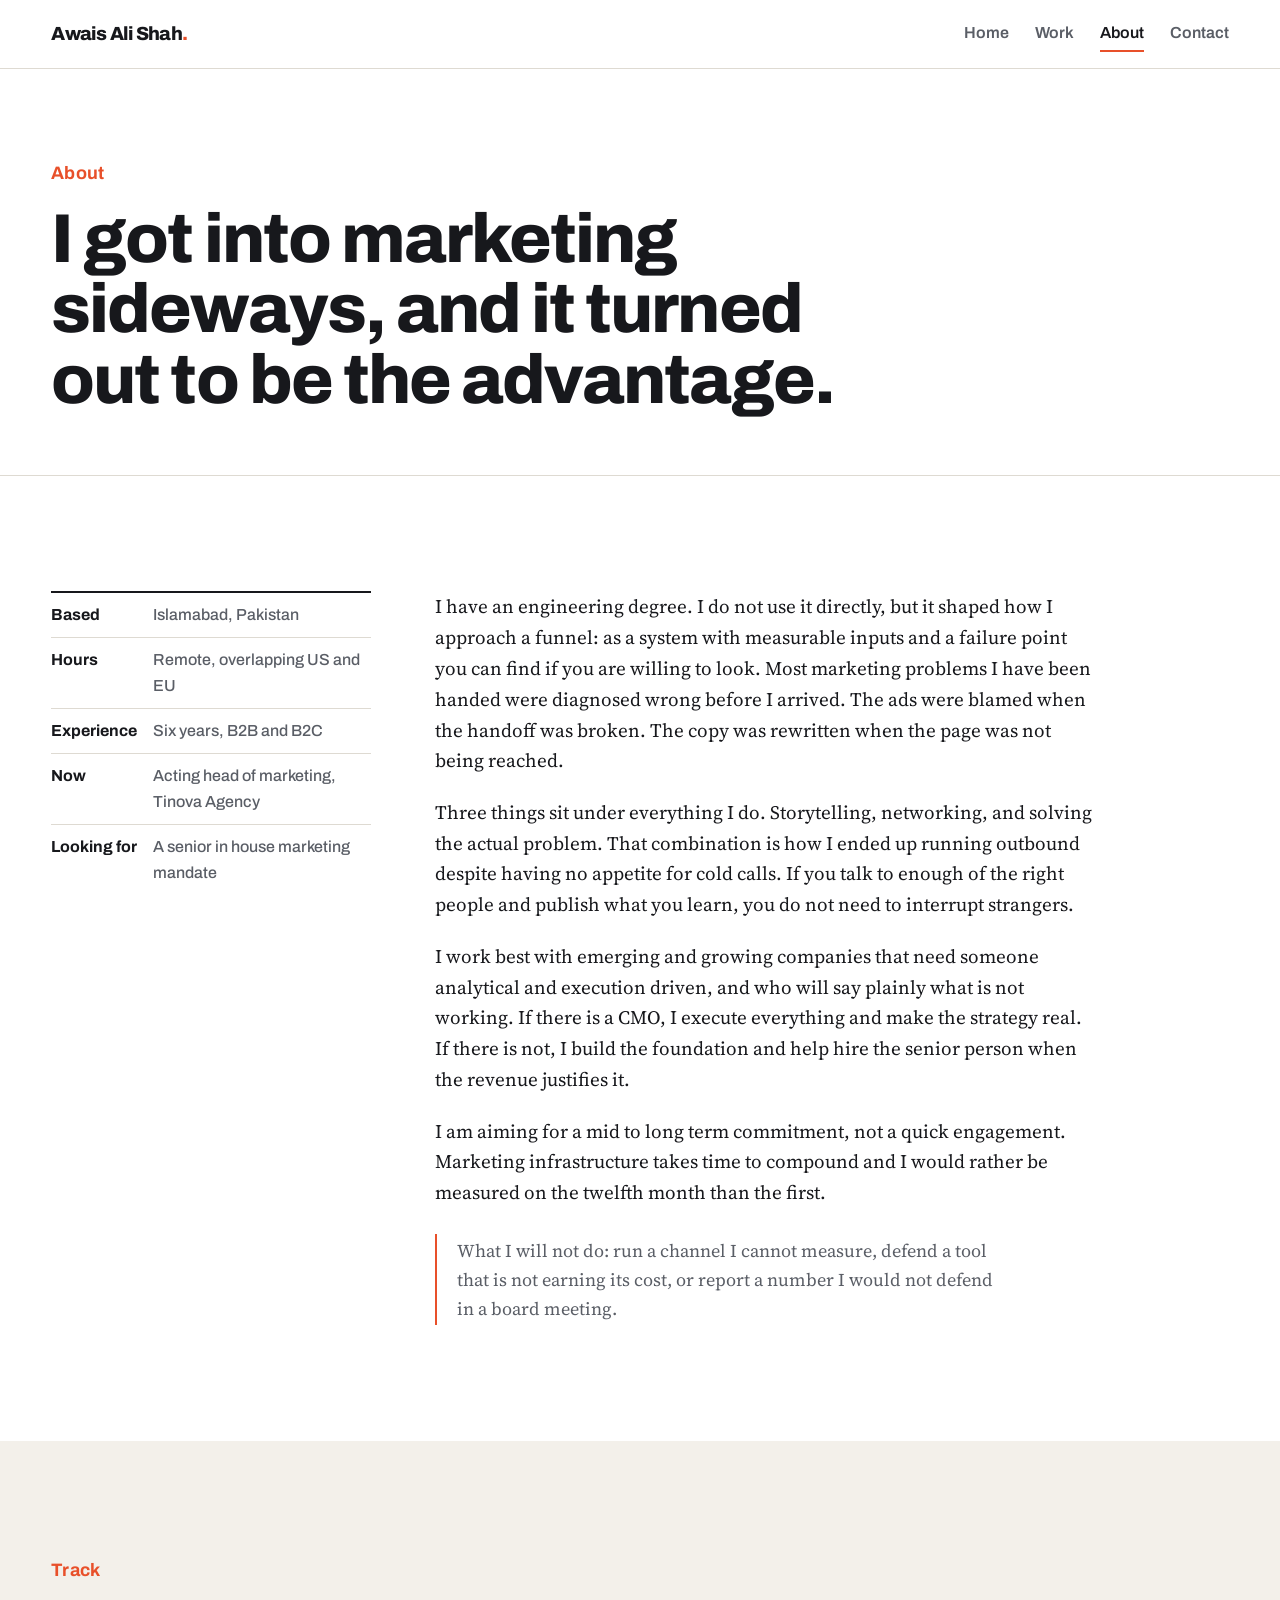
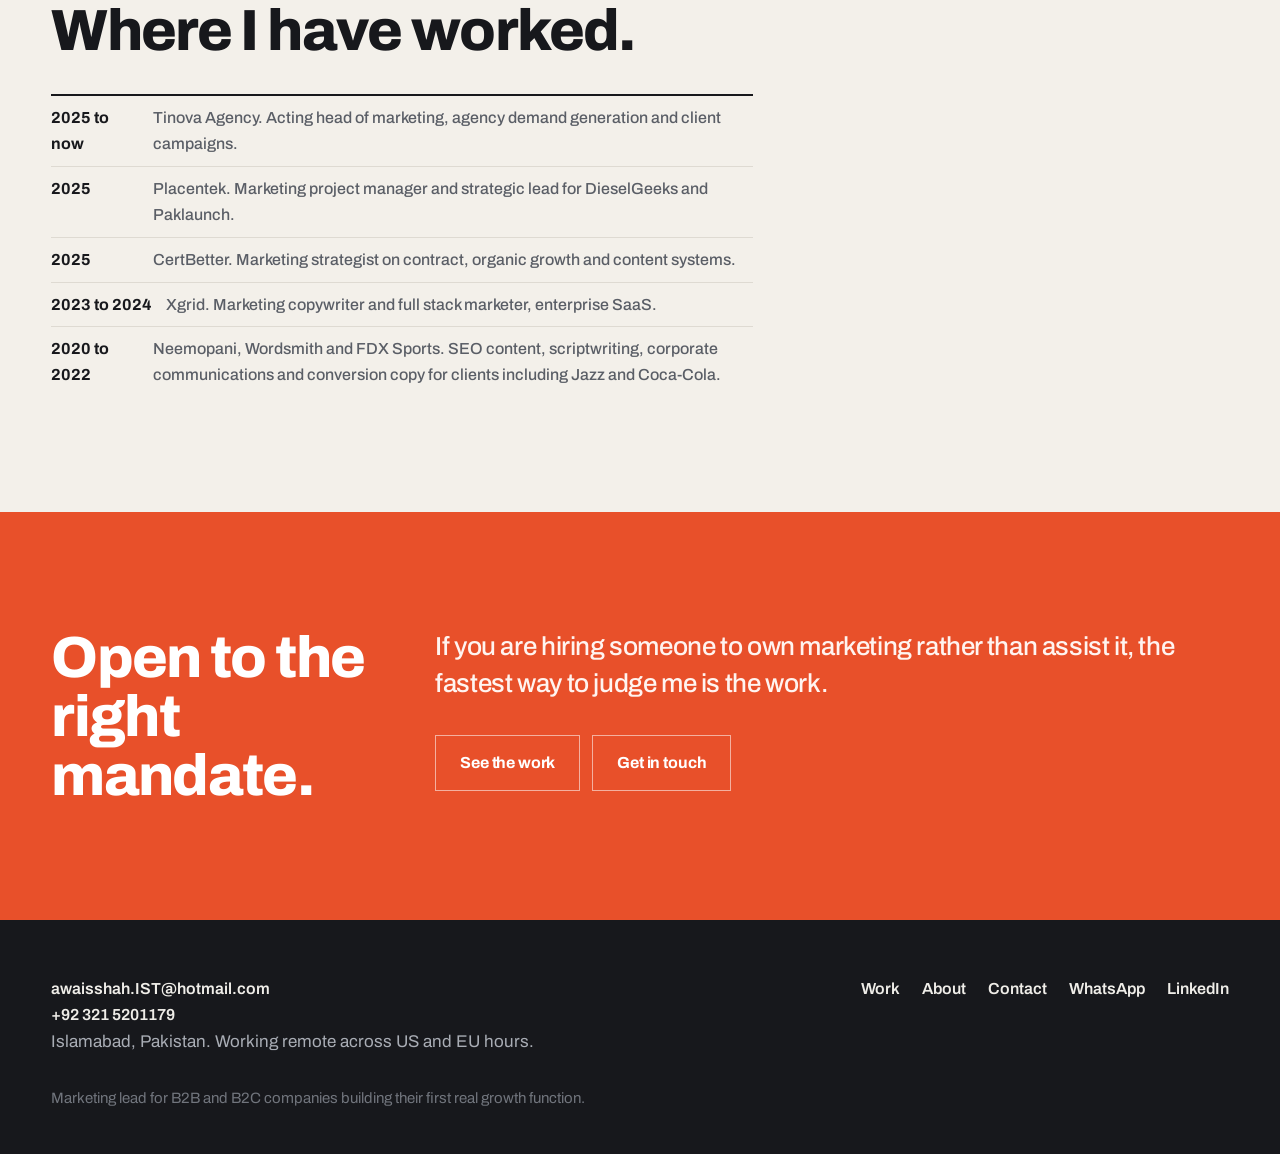
==== commit 14f8952d: "Reposition as senior B2B copywriter, rewrite home and work, drop capabilities The home page now carr" ====
--- a/about.html
+++ b/about.html
@@ -26,7 +26,6 @@
     <nav class="nav-links" aria-label="Main">
       <a href="index.html">Home</a>
       <a href="work.html">Work</a>
-      <a href="capabilities.html">Capabilities</a>
       <a href="about.html" aria-current="page">About</a>
       <a href="contact.html">Contact</a>
     </nav>
@@ -105,9 +104,9 @@
       </div>
       <nav class="foot-nav" aria-label="Footer">
         <a href="work.html">Work</a>
-        <a href="capabilities.html">Capabilities</a>
         <a href="about.html">About</a>
         <a href="contact.html">Contact</a>
+        <a href="https://wa.me/923215201179" rel="noopener">WhatsApp</a>
         <a href="https://www.linkedin.com/in/awais-shah-6b01a9170/" rel="noopener">LinkedIn</a>
       </nav>
     </div>
--- a/assets/css/site.css
+++ b/assets/css/site.css
@@ -163,7 +163,7 @@
 .cap-proof{font-size:17px;margin-top:14px;padding-top:14px;border-top:1px solid var(--rule);color:var(--ink);font-weight:600;font-family:"Archivo",sans-serif;letter-spacing:-0.01em}
 
 /* ---------- stats strip ---------- */
-.stats{display:grid;grid-template-columns:repeat(4,minmax(0,1fr));gap:1px;background:var(--rule-dark);border:1px solid var(--rule-dark);margin-top:44px}
+.stats{display:grid;grid-template-columns:repeat(auto-fit,minmax(150px,1fr));gap:1px;background:var(--rule-dark);border:1px solid var(--rule-dark);margin-top:44px}
 .stat{background:var(--ink);padding:26px 22px}
 .stat b{display:block;font-size:clamp(30px,3.7vw,44px);font-weight:800;letter-spacing:-0.035em;color:#fff;line-height:1}
 .stat span{display:block;margin-top:10px;font-size:16px;font-weight:500;color:#A9ADB5;line-height:1.35}
@@ -273,6 +273,56 @@
 }
 .case:hover .ico-arrow{transform:translateX(4px)}
 
+/* ---------- lead grid (what I can lead directly) ---------- */
+.lead-grid{
+  margin-top:clamp(36px,5vw,54px);
+  display:grid;grid-template-columns:repeat(2,minmax(0,1fr));
+  gap:0;border-top:1px solid var(--rule);
+}
+.lead{padding:30px 0;border-bottom:1px solid var(--rule)}
+.lead:nth-child(odd){padding-right:clamp(20px,4vw,56px)}
+.lead:nth-child(even){padding-left:clamp(20px,4vw,56px);border-left:1px solid var(--rule)}
+.lead h3{font-size:21px;margin:16px 0 8px;letter-spacing:-0.015em}
+.lead p{font-size:17px;color:var(--ink-2);margin:0;max-width:44ch}
+.lead .ico{width:32px;height:32px;stroke-width:1.7}
+
+/* ---------- specialist notes ---------- */
+.spec{font-size:17px;color:var(--ink-2);margin:8px 0 0;max-width:46ch}
+
+/* ---------- numbered strategy steps ---------- */
+.steps{
+  list-style:none;margin:clamp(30px,4vw,44px) 0 0;padding:0;
+  display:grid;grid-template-columns:repeat(4,minmax(0,1fr));
+  gap:clamp(20px,3vw,34px);
+}
+.steps li{border-top:2px solid var(--ink);padding-top:16px}
+.steps b{
+  display:block;font-family:"Archivo",sans-serif;font-size:15px;
+  font-weight:800;color:var(--accent);letter-spacing:0.02em;
+}
+.steps h4{margin:10px 0 7px;font-size:18px;line-height:1.2}
+.steps p{font-size:16px;color:var(--ink-2);margin:0}
+.result{
+  margin-top:30px;font-family:"Archivo",sans-serif;font-size:17px;font-weight:700;
+  letter-spacing:-0.01em;border-left:3px solid var(--accent);padding-left:16px;
+}
+
+/* ---------- live site link under a project heading ---------- */
+.site-link{margin:10px 0 0;font-family:"Archivo",sans-serif;font-size:16px;font-weight:700}
+.site-link a{color:var(--accent);text-decoration:none;border-bottom:1.5px solid var(--accent)}
+.site-link a:hover{color:var(--ink);border-bottom-color:var(--ink)}
+
+/* ---------- contact channel buttons ---------- */
+.channels{display:flex;flex-wrap:wrap;gap:12px;margin-top:34px}
+.channel{
+  display:inline-flex;align-items:center;gap:11px;
+  font-family:"Archivo",sans-serif;font-size:16px;font-weight:700;
+  letter-spacing:-0.01em;text-decoration:none;color:var(--ink);
+  border:1.5px solid var(--ink);padding:13px 18px;
+}
+.channel:hover{background:var(--ink);color:#fff}
+.channel .ico{width:20px;height:20px;stroke:currentColor;stroke-width:1.9}
+
 /* ---------- misc ---------- */
 .note{
   border-left:2px solid var(--accent);padding:2px 0 2px 20px;
@@ -314,6 +364,9 @@
 
 @media (max-width:900px){
   .two,.three,.two-side,.study-head,.cap,.shots-2,.shots-3{grid-template-columns:minmax(0,1fr)}
+  .lead-grid{grid-template-columns:minmax(0,1fr)}
+  .lead:nth-child(odd),.lead:nth-child(even){padding-left:0;padding-right:0;border-left:0}
+  .steps{grid-template-columns:repeat(2,minmax(0,1fr))}
   .stats{grid-template-columns:repeat(2,minmax(0,1fr))}
   .record-row{grid-template-columns:minmax(0,1fr) auto;gap:4px 14px}
   .record-what{grid-column:1 / -1;order:3;font-size:16px}
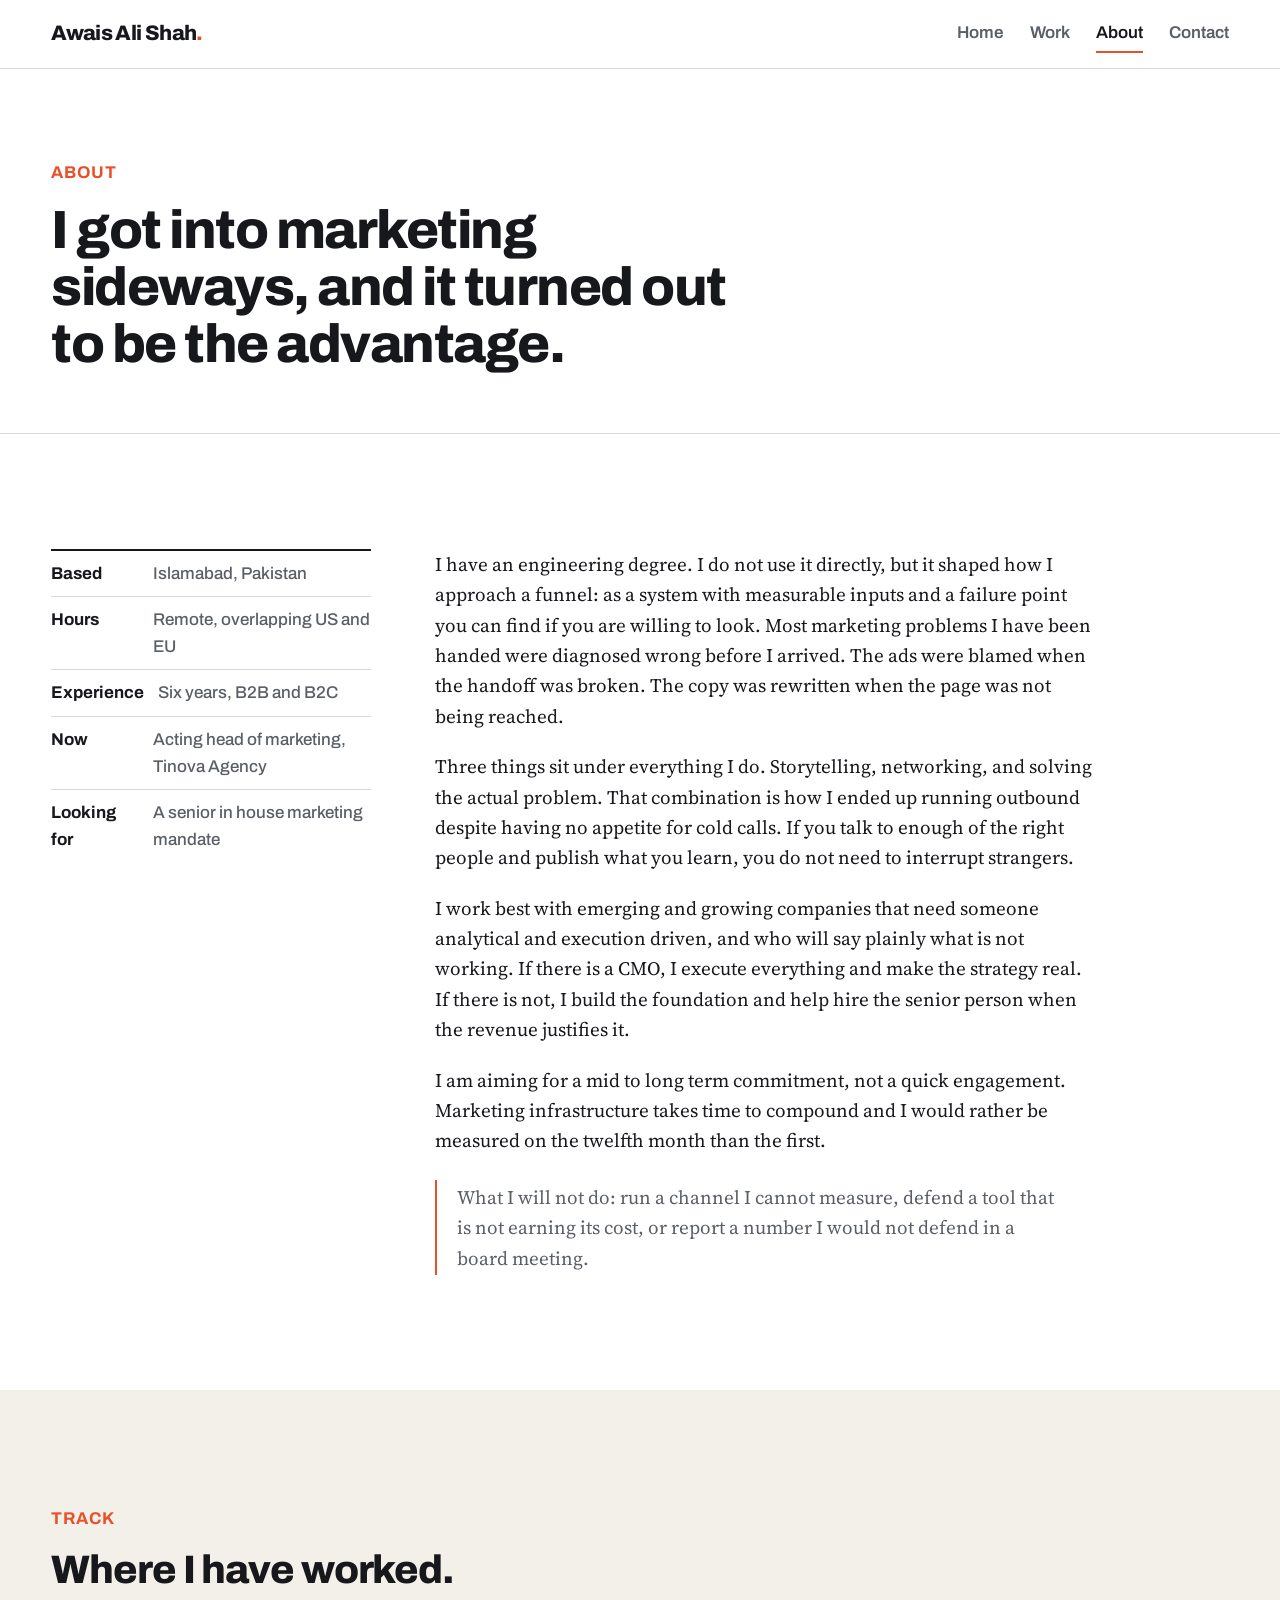
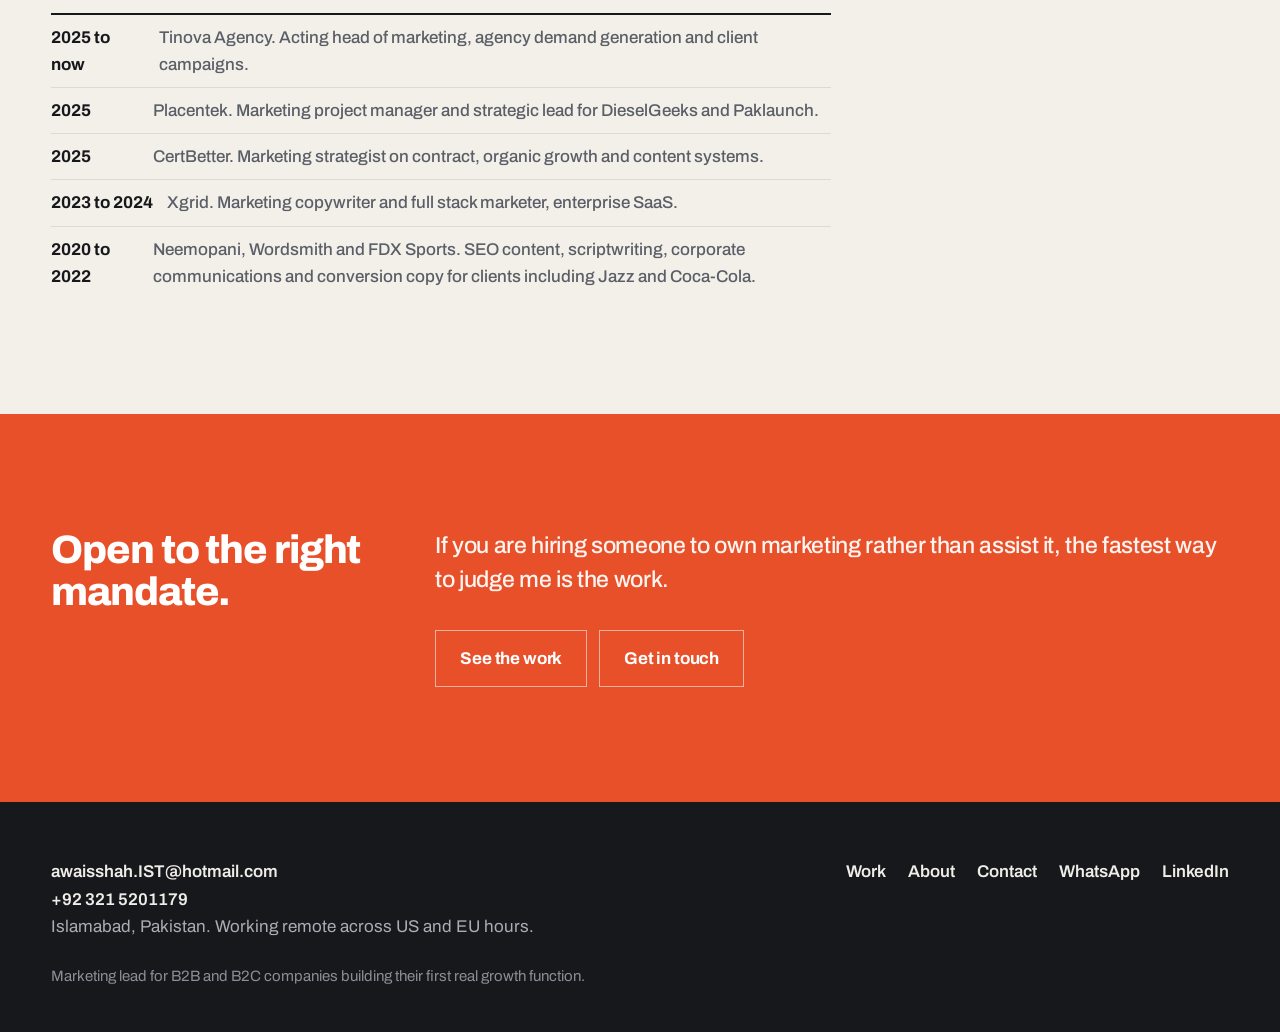
==== commit 4483c52d: "Replace the ad-hoc font sizes with a single type and spacing scale The sizes had drifted badly acros" ====
--- a/about.html
+++ b/about.html
@@ -69,7 +69,7 @@
   <div class="shell">
     <p class="eyebrow">Track</p>
     <h2>Where I have worked.</h2>
-    <ul class="study-meta" style="margin-top:34px;max-width:78ch">
+    <ul class="study-meta mt-2" style="max-width:78ch">
       <li style="border-top:2px solid var(--ink)"><b>2025 to now</b><span>Tinova Agency. Acting head of marketing, agency demand generation and client campaigns.</span></li>
       <li><b>2025</b><span>Placentek. Marketing project manager and strategic lead for DieselGeeks and Paklaunch.</span></li>
       <li><b>2025</b><span>CertBetter. Marketing strategist on contract, organic growth and content systems.</span></li>
--- a/assets/css/site.css
+++ b/assets/css/site.css
@@ -14,6 +14,25 @@
   --rule-dark:#33353B;
   --shell:min(1180px, 92vw);
   --step:clamp(72px, 9vw, 132px);
+
+  /* Type scale. Seven steps, nothing between them. Every font-size in this
+     file resolves to one of these, so the page keeps a single rhythm. */
+  --t-xs:15px;                        /* smallest permitted anywhere */
+  --t-sm:17px;                        /* labels, meta, captions in sans */
+  --t-base:19px;                      /* body copy and lists */
+  --t-lg:21px;                        /* sub-headings, contact values */
+  --t-lead:clamp(20px,1.9vw,23px);    /* intro paragraphs */
+  --t-xl:clamp(24px,2.1vw,28px);      /* h3 */
+  --t-2xl:clamp(30px,3.1vw,40px);     /* h2 */
+  --t-3xl:clamp(38px,4.2vw,56px);     /* h1 */
+  --t-num:clamp(28px,3vw,38px);       /* statistics and record figures */
+
+  /* Vertical rhythm. Replaces the ad-hoc inline margins. */
+  --sp-1:14px;
+  --sp-2:24px;
+  --sp-3:40px;
+  --sp-4:64px;
+  --sp-5:88px;
 }
 
 *,*::before,*::after{box-sizing:border-box}
@@ -23,8 +42,8 @@
   background:var(--paper);
   color:var(--ink);
   font-family:"Source Serif 4",Georgia,serif;
-  font-size:19px;
-  line-height:1.62;
+  font-size:var(--t-base);
+  line-height:1.6;
   font-optical-sizing:auto;
 }
 img{max-width:100%;display:block}
@@ -34,12 +53,26 @@
   font-family:"Archivo","Helvetica Neue",Arial,sans-serif;
 }
 
-h1,h2,h3{margin:0;letter-spacing:-0.028em;font-weight:800;line-height:1.02}
-h1{font-size:clamp(44px,5.4vw,70px)}
-h2{font-size:clamp(34px,4.6vw,58px)}
-h3{font-size:clamp(24px,2.5vw,31px);line-height:1.16;letter-spacing:-0.02em}
-h4{font-size:20px;font-weight:700;letter-spacing:-0.01em;margin:0}
-p{margin:0 0 1.1em}
+h1,h2,h3{margin:0;letter-spacing:-0.028em;font-weight:800;line-height:1.06}
+/* Headings sit in half-width grid columns all over this site. Capping the
+   measure stops a long one turning into a five line wall. */
+h1{max-width:18ch}
+h2{max-width:22ch}
+h3{max-width:28ch}
+
+/* Vertical rhythm utilities, so spacing comes from the scale rather than
+   from a different hand-picked pixel value at every call site. */
+.mt-1{margin-top:var(--sp-1)}
+.mt-2{margin-top:var(--sp-2)}
+.mt-3{margin-top:var(--sp-3)}
+.mt-4{margin-top:var(--sp-4)}
+.mt-5{margin-top:var(--sp-5)}
+.measure{max-width:62ch}
+h1{font-size:var(--t-3xl)}
+h2{font-size:var(--t-2xl)}
+h3{font-size:var(--t-xl);line-height:1.15;letter-spacing:-0.02em}
+h4{font-size:var(--t-lg);line-height:1.25;font-weight:700;letter-spacing:-0.01em;margin:0}
+p{margin:0 0 1.05em;max-width:72ch}
 p:last-child{margin-bottom:0}
 
 .shell{width:var(--shell);margin:0 auto}
@@ -50,12 +83,12 @@
 .sec-ink h2,.sec-ink h3{color:#fff}
 
 .eyebrow{
-  font-size:18px;font-weight:700;letter-spacing:0.01em;
+  font-size:var(--t-sm);font-weight:700;letter-spacing:0.06em;text-transform:uppercase;
   color:var(--accent);margin:0 0 16px;
 }
 .sec-ink .eyebrow{color:#FF8A5C}
 
-.lede{font-size:clamp(21px,2.3vw,26px);line-height:1.42;font-weight:500;letter-spacing:-0.015em;color:var(--ink)}
+.lede{font-size:var(--t-lead);line-height:1.45;font-weight:500;letter-spacing:-0.015em;color:var(--ink)}
 .sec-ink .lede{color:#EFEDE8}
 .prose{max-width:66ch}
 .muted{color:var(--ink-2)}
@@ -74,13 +107,13 @@
   height:68px;gap:24px;
 }
 .brand{
-  font-weight:800;font-size:19px;letter-spacing:-0.03em;
+  font-weight:800;font-size:var(--t-lg);letter-spacing:-0.03em;
   text-decoration:none;white-space:nowrap;
 }
 .brand span{color:var(--accent)}
 .nav-links{display:flex;gap:26px;align-items:center;flex-wrap:wrap}
 .nav-links a{
-  font-size:16px;font-weight:600;text-decoration:none;color:var(--ink-2);
+  font-size:var(--t-sm);font-weight:600;text-decoration:none;color:var(--ink-2);
   padding:4px 0;border-bottom:2px solid transparent;
 }
 .nav-links a:hover{color:var(--ink)}
@@ -88,7 +121,7 @@
 
 /* ---------- buttons ---------- */
 .btn{
-  display:inline-block;font-size:16px;font-weight:700;letter-spacing:-0.01em;
+  display:inline-block;font-size:var(--t-sm);font-weight:700;letter-spacing:-0.01em;
   padding:14px 24px;text-decoration:none;border:1.5px solid var(--ink);
   background:var(--ink);color:#fff;
 }
@@ -127,10 +160,10 @@
   display:grid;grid-template-columns:150px 1fr auto;gap:20px;align-items:baseline;
   padding:20px 0;border-bottom:1px solid var(--rule);
 }
-.record-co{font-weight:700;font-size:17px;letter-spacing:-0.01em}
-.record-what{font-size:17px;color:var(--ink-2);font-weight:500}
+.record-co{font-weight:700;font-size:var(--t-sm);letter-spacing:-0.01em}
+.record-what{font-size:var(--t-sm);color:var(--ink-2);font-weight:500}
 .record-num{
-  font-size:clamp(24px,3vw,35px);font-weight:800;letter-spacing:-0.035em;
+  font-size:var(--t-num);font-weight:800;letter-spacing:-0.035em;
   text-align:right;font-variant-numeric:tabular-nums;
 }
 .record-num em{font-style:normal;color:var(--accent)}
@@ -142,9 +175,9 @@
   grid-template-columns:1fr auto;gap:20px;align-items:start;text-decoration:none;
 }
 .case:hover{background:#FAF8F4}
-.case-role{font-size:17px;font-weight:700;color:var(--accent);margin:0 0 10px;font-family:"Archivo",sans-serif}
-.case p{font-size:18px;color:var(--ink-2);max-width:60ch;margin:12px 0 0}
-.case-go{font-family:"Archivo",sans-serif;font-size:16px;font-weight:700;color:var(--ink-3);white-space:nowrap;padding-top:6px;border-bottom:2px solid var(--rule);display:inline-flex;align-items:center;gap:9px}
+.case-role{font-size:var(--t-sm);font-weight:700;color:var(--accent);margin:0 0 10px;font-family:"Archivo",sans-serif}
+.case p{font-size:var(--t-base);color:var(--ink-2);max-width:60ch;margin:12px 0 0}
+.case-go{font-family:"Archivo",sans-serif;font-size:var(--t-sm);font-weight:700;color:var(--ink-3);white-space:nowrap;padding-top:6px;border-bottom:2px solid var(--rule);display:inline-flex;align-items:center;gap:9px}
 .case:hover .case-go{border-bottom-color:var(--accent)}
 .case:hover .case-go{color:var(--accent)}
 
@@ -157,23 +190,25 @@
 /* ---------- capability blocks ---------- */
 .cap{border-top:1px solid var(--rule);padding:30px 0;display:grid;grid-template-columns:minmax(0,300px) minmax(0,1fr);gap:clamp(20px,4vw,56px)}
 .cap:first-of-type{border-top:2px solid var(--ink)}
-.cap-list{margin:0;padding:0;list-style:none;font-size:18px}
+.cap-list{margin:0;padding:0;list-style:none;font-size:var(--t-base)}
 .cap-list li{padding:7px 0 7px 20px;position:relative;color:var(--ink-2)}
 .cap-list li::before{content:"";position:absolute;left:0;top:17px;width:8px;height:1.5px;background:var(--accent)}
-.cap-proof{font-size:17px;margin-top:14px;padding-top:14px;border-top:1px solid var(--rule);color:var(--ink);font-weight:600;font-family:"Archivo",sans-serif;letter-spacing:-0.01em}
+.cap-proof{font-size:var(--t-sm);margin-top:var(--sp-1);padding-top:var(--sp-1);border-top:1px solid var(--rule);color:var(--ink);font-weight:600;font-family:"Archivo",sans-serif;letter-spacing:-0.01em}
 
 /* ---------- stats strip ---------- */
 .stats{display:grid;grid-template-columns:repeat(auto-fit,minmax(150px,1fr));gap:1px;background:var(--rule-dark);border:1px solid var(--rule-dark);margin-top:44px}
 .stat{background:var(--ink);padding:26px 22px}
-.stat b{display:block;font-size:clamp(30px,3.7vw,44px);font-weight:800;letter-spacing:-0.035em;color:#fff;line-height:1}
-.stat span{display:block;margin-top:10px;font-size:16px;font-weight:500;color:#A9ADB5;line-height:1.35}
+.stat b{display:block;font-size:var(--t-num);font-weight:800;letter-spacing:-0.035em;color:#fff;line-height:1}
+.stat span{display:block;margin-top:10px;font-size:var(--t-sm);font-weight:500;color:#A9ADB5;line-height:1.35}
 
 /* ---------- case study sections ---------- */
 .study{padding:var(--step) 0;border-top:1px solid var(--rule)}
 .study-alt{background:var(--sand)}
 .study-head{display:grid;grid-template-columns:minmax(0,1fr) minmax(0,1fr);gap:clamp(28px,5vw,64px);align-items:start}
-.study-head h2{max-width:15ch}
-.study-meta{margin:22px 0 0;padding:0;list-style:none;font-family:"Archivo",sans-serif;font-size:16px}
+.study-head h2{max-width:20ch}
+/* Keep 'C-suite' and similar from splitting at the hyphen. */
+.study-head h2,h1,h2{hyphens:manual}
+.study-meta{margin:22px 0 0;padding:0;list-style:none;font-family:"Archivo",sans-serif;font-size:var(--t-sm)}
 .study-meta li{display:flex;gap:14px;padding:9px 0;border-top:1px solid var(--rule)}
 .study-meta li b{min-width:88px;font-weight:700}
 .study-meta li span{color:var(--ink-2);font-weight:500}
@@ -183,7 +218,7 @@
 .shots-3{grid-template-columns:repeat(3,minmax(0,1fr))}
 .shot figure{margin:0}
 .shot img{border:1px solid var(--rule);background:var(--sand);padding:10px}
-.shot figcaption{font-size:16px;color:var(--ink-2);margin-top:10px;line-height:1.45}
+.shot figcaption{font-size:var(--t-sm);color:var(--ink-2);margin-top:10px;line-height:1.45}
 /* Even row: sources have different proportions, so crop them to one shape
    and the captions line up instead of stepping down the row. */
 .shots-even .shot img{aspect-ratio:16/10;object-fit:cover;width:100%}
@@ -208,13 +243,13 @@
   box-shadow:0 0 0 4px rgba(255,255,255,.85);
 }
 .ba-tag{
-  position:absolute;top:14px;font-family:"Archivo",sans-serif;font-size:14px;font-weight:700;
+  position:absolute;top:14px;font-family:"Archivo",sans-serif;font-size:var(--t-xs);font-weight:700;
   background:rgba(23,24,28,.86);color:#fff;padding:5px 10px;pointer-events:none;
 }
 .ba-tag-l{left:14px}
 .ba-tag-r{right:14px}
 .ba-range{width:100%;margin-top:14px;accent-color:var(--accent)}
-.ba-hint{font-size:16px;color:var(--ink-2);margin-top:8px}
+.ba-hint{font-size:var(--t-sm);color:var(--ink-2);margin-top:8px}
 
 /* ---------- links list ---------- */
 .links{margin:34px 0 0;padding:0;list-style:none;border-top:2px solid var(--ink)}
@@ -222,29 +257,29 @@
 .links a{
   display:grid;grid-template-columns:minmax(0,1fr) auto;gap:18px;align-items:center;
   padding:17px 0;text-decoration:none;font-family:"Archivo",sans-serif;
-  font-size:18px;font-weight:600;letter-spacing:-0.01em;
+  font-size:var(--t-lg);font-weight:600;letter-spacing:-0.01em;
 }
 .links a:hover{color:var(--accent)}
-.links small{font-family:"Archivo",sans-serif;font-size:15px;font-weight:500;color:var(--ink-3);white-space:nowrap}
+.links small{font-family:"Archivo",sans-serif;font-size:var(--t-xs);font-weight:500;color:var(--ink-3);white-space:nowrap}
 
 /* ---------- contact ---------- */
 .contact-list{margin:0;padding:0;list-style:none;border-top:2px solid var(--ink)}
 .contact-list li{display:grid;grid-template-columns:130px minmax(0,1fr);gap:18px;padding:19px 0;border-bottom:1px solid var(--rule);align-items:baseline}
-.contact-list b{font-family:"Archivo",sans-serif;font-size:16px;font-weight:700;display:flex;align-items:center;gap:11px}
-.contact-list a{font-family:"Archivo",sans-serif;font-weight:600;font-size:19px;letter-spacing:-0.015em;text-decoration:none;border-bottom:1.5px solid var(--accent)}
+.contact-list b{font-family:"Archivo",sans-serif;font-size:var(--t-sm);font-weight:700;display:flex;align-items:center;gap:11px}
+.contact-list a{font-family:"Archivo",sans-serif;font-weight:600;font-size:var(--t-lg);letter-spacing:-0.015em;text-decoration:none;border-bottom:1.5px solid var(--accent)}
 .contact-list a:hover{color:var(--accent)}
 /* The LinkedIn handle is one long unbreakable token; let it break rather
    than push the page wider than the screen. */
 .contact-list a,.contact-list span{overflow-wrap:anywhere}
-.contact-list span{font-family:"Archivo",sans-serif;font-weight:600;font-size:19px;letter-spacing:-0.015em}
+.contact-list span{font-family:"Archivo",sans-serif;font-weight:600;font-size:var(--t-lg);letter-spacing:-0.015em}
 
 /* ---------- footer ---------- */
-.foot{background:var(--ink);color:#A9ADB5;padding:56px 0 44px;font-size:16px}
+.foot{background:var(--ink);color:#A9ADB5;padding:56px 0 44px;font-size:var(--t-sm)}
 .foot-in{display:flex;justify-content:space-between;gap:28px;flex-wrap:wrap;align-items:flex-start}
-.foot a{color:#EFEDE8;text-decoration:none;font-family:"Archivo",sans-serif;font-weight:600;font-size:16px}
+.foot a{color:#EFEDE8;text-decoration:none;font-family:"Archivo",sans-serif;font-weight:600;font-size:var(--t-sm)}
 .foot a:hover{color:var(--accent)}
 .foot-nav{display:flex;gap:22px;flex-wrap:wrap}
-.foot-note{font-family:"Archivo",sans-serif;font-size:15px;color:#71757D;margin-top:30px}
+.foot-note{font-family:"Archivo",sans-serif;font-size:var(--t-xs);color:#8A8E96;margin-top:var(--sp-2)}
 
 /* ---------- fit band ---------- */
 .fit{
@@ -253,7 +288,7 @@
 }
 .fit-roles{margin:0 0 18px;display:flex;flex-wrap:wrap;gap:9px}
 .fit-roles .tag{margin:0;border-color:var(--ink);color:var(--ink);font-weight:700}
-.fit-note{font-size:18px;color:var(--ink-2);margin:0;max-width:66ch}
+.fit-note{font-size:var(--t-base);color:var(--ink-2);margin:0;max-width:66ch}
 
 /* ---------- icons ----------
    Monoline, square caps and mitred joins so they sit in the same geometry
@@ -282,12 +317,12 @@
 .lead{padding:30px 0;border-bottom:1px solid var(--rule)}
 .lead:nth-child(odd){padding-right:clamp(20px,4vw,56px)}
 .lead:nth-child(even){padding-left:clamp(20px,4vw,56px);border-left:1px solid var(--rule)}
-.lead h3{font-size:21px;margin:16px 0 8px;letter-spacing:-0.015em}
-.lead p{font-size:17px;color:var(--ink-2);margin:0;max-width:44ch}
+.lead h3{font-size:var(--t-lg);margin:var(--sp-1) 0 8px;letter-spacing:-0.015em}
+.lead p{font-size:var(--t-base);color:var(--ink-2);margin:0;max-width:44ch}
 .lead .ico{width:32px;height:32px;stroke-width:1.7}
 
 /* ---------- specialist notes ---------- */
-.spec{font-size:17px;color:var(--ink-2);margin:8px 0 0;max-width:46ch}
+.spec{font-size:var(--t-base);color:var(--ink-2);margin:8px 0 0;max-width:46ch}
 
 /* ---------- numbered strategy steps ---------- */
 .steps{
@@ -297,18 +332,18 @@
 }
 .steps li{border-top:2px solid var(--ink);padding-top:16px}
 .steps b{
-  display:block;font-family:"Archivo",sans-serif;font-size:15px;
+  display:block;font-family:"Archivo",sans-serif;font-size:var(--t-xs);
   font-weight:800;color:var(--accent);letter-spacing:0.02em;
 }
-.steps h4{margin:10px 0 7px;font-size:18px;line-height:1.2}
-.steps p{font-size:16px;color:var(--ink-2);margin:0}
+.steps h4{margin:10px 0 7px;font-size:var(--t-lg)}
+.steps p{font-size:var(--t-base);color:var(--ink-2);margin:0}
 .result{
-  margin-top:30px;font-family:"Archivo",sans-serif;font-size:17px;font-weight:700;
+  margin-top:var(--sp-2);font-family:"Archivo",sans-serif;font-size:var(--t-sm);font-weight:700;
   letter-spacing:-0.01em;border-left:3px solid var(--accent);padding-left:16px;
 }
 
 /* ---------- live site link under a project heading ---------- */
-.site-link{margin:10px 0 0;font-family:"Archivo",sans-serif;font-size:16px;font-weight:700}
+.site-link{margin:10px 0 0;font-family:"Archivo",sans-serif;font-size:var(--t-sm);font-weight:700}
 .site-link a{color:var(--accent);text-decoration:none;border-bottom:1.5px solid var(--accent)}
 .site-link a:hover{color:var(--ink);border-bottom-color:var(--ink)}
 
@@ -316,7 +351,7 @@
 .channels{display:flex;flex-wrap:wrap;gap:12px;margin-top:34px}
 .channel{
   display:inline-flex;align-items:center;gap:11px;
-  font-family:"Archivo",sans-serif;font-size:16px;font-weight:700;
+  font-family:"Archivo",sans-serif;font-size:var(--t-sm);font-weight:700;
   letter-spacing:-0.01em;text-decoration:none;color:var(--ink);
   border:1.5px solid var(--ink);padding:13px 18px;
 }
@@ -326,10 +361,10 @@
 /* ---------- misc ---------- */
 .note{
   border-left:2px solid var(--accent);padding:2px 0 2px 20px;
-  font-size:18px;color:var(--ink-2);max-width:62ch;margin-top:26px;
+  font-size:var(--t-base);color:var(--ink-2);max-width:62ch;margin-top:var(--sp-2);
 }
 .tag{
-  display:inline-block;font-size:16px;font-weight:600;color:var(--ink-2);
+  display:inline-block;font-size:var(--t-sm);font-weight:600;color:var(--ink-2);
   border:1px solid var(--rule);padding:5px 11px;margin:0 7px 7px 0;
 }
 .anchor{scroll-margin-top:132px}
@@ -348,7 +383,7 @@
 }
 .rail-in::-webkit-scrollbar{display:none}
 .rail a{
-  font-family:"Archivo",sans-serif;font-size:15px;font-weight:700;
+  font-family:"Archivo",sans-serif;font-size:var(--t-sm);font-weight:700;
   letter-spacing:-0.01em;color:var(--ink-3);text-decoration:none;
   padding:15px 0;white-space:nowrap;border-bottom:2px solid transparent;
 }
@@ -369,14 +404,12 @@
   .steps{grid-template-columns:repeat(2,minmax(0,1fr))}
   .stats{grid-template-columns:repeat(2,minmax(0,1fr))}
   .record-row{grid-template-columns:minmax(0,1fr) auto;gap:4px 14px}
-  .record-what{grid-column:1 / -1;order:3;font-size:16px}
-  .record-num{order:2;font-size:24px}
-  .record-co{font-size:16px}
+  .record-what{grid-column:1 / -1;order:3;font-size:var(--t-sm)}
+  .record-co{font-size:var(--t-sm)}
   .nav-in{height:auto;padding:14px 0;flex-direction:column;align-items:flex-start;gap:12px}
   .nav-links{gap:20px}
   .case{grid-template-columns:minmax(0,1fr)}
   .case-go{padding-top:0}
-  body{font-size:18px}
 }
 
 @media (max-width:560px){
